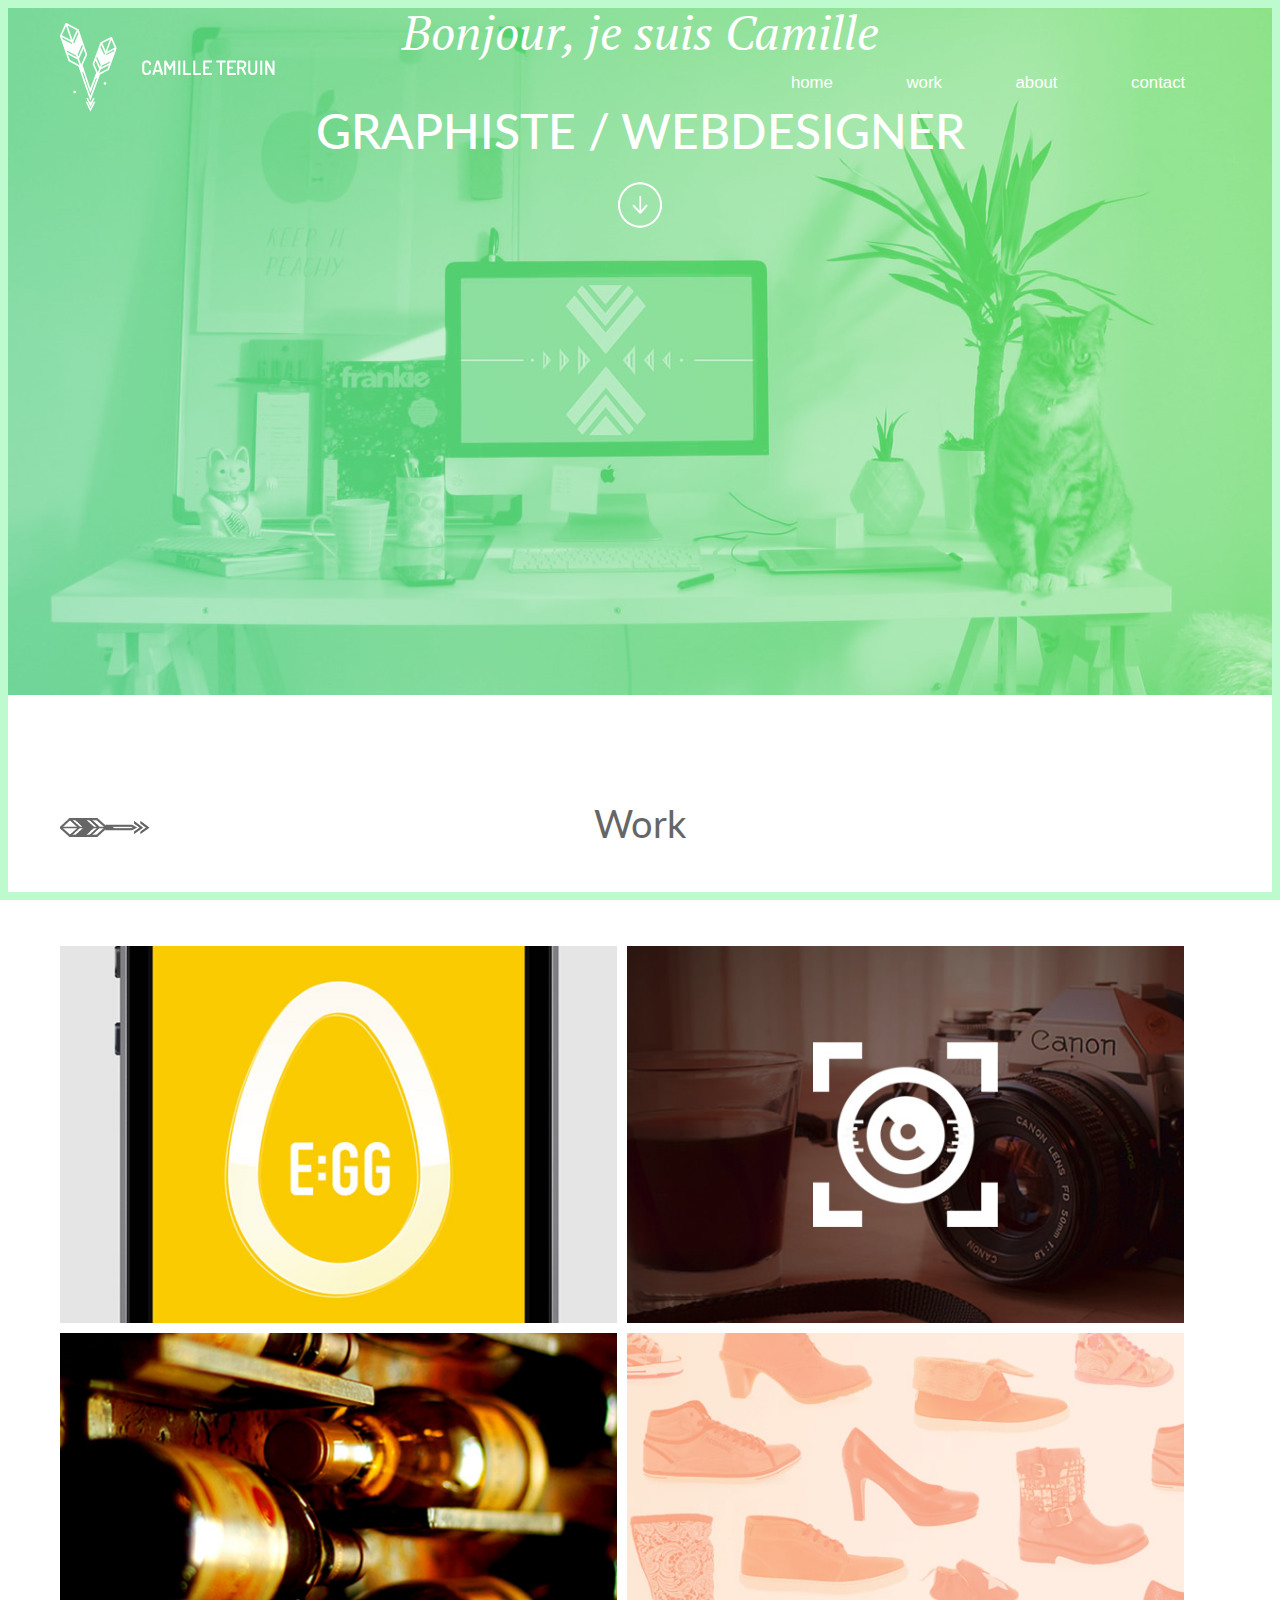
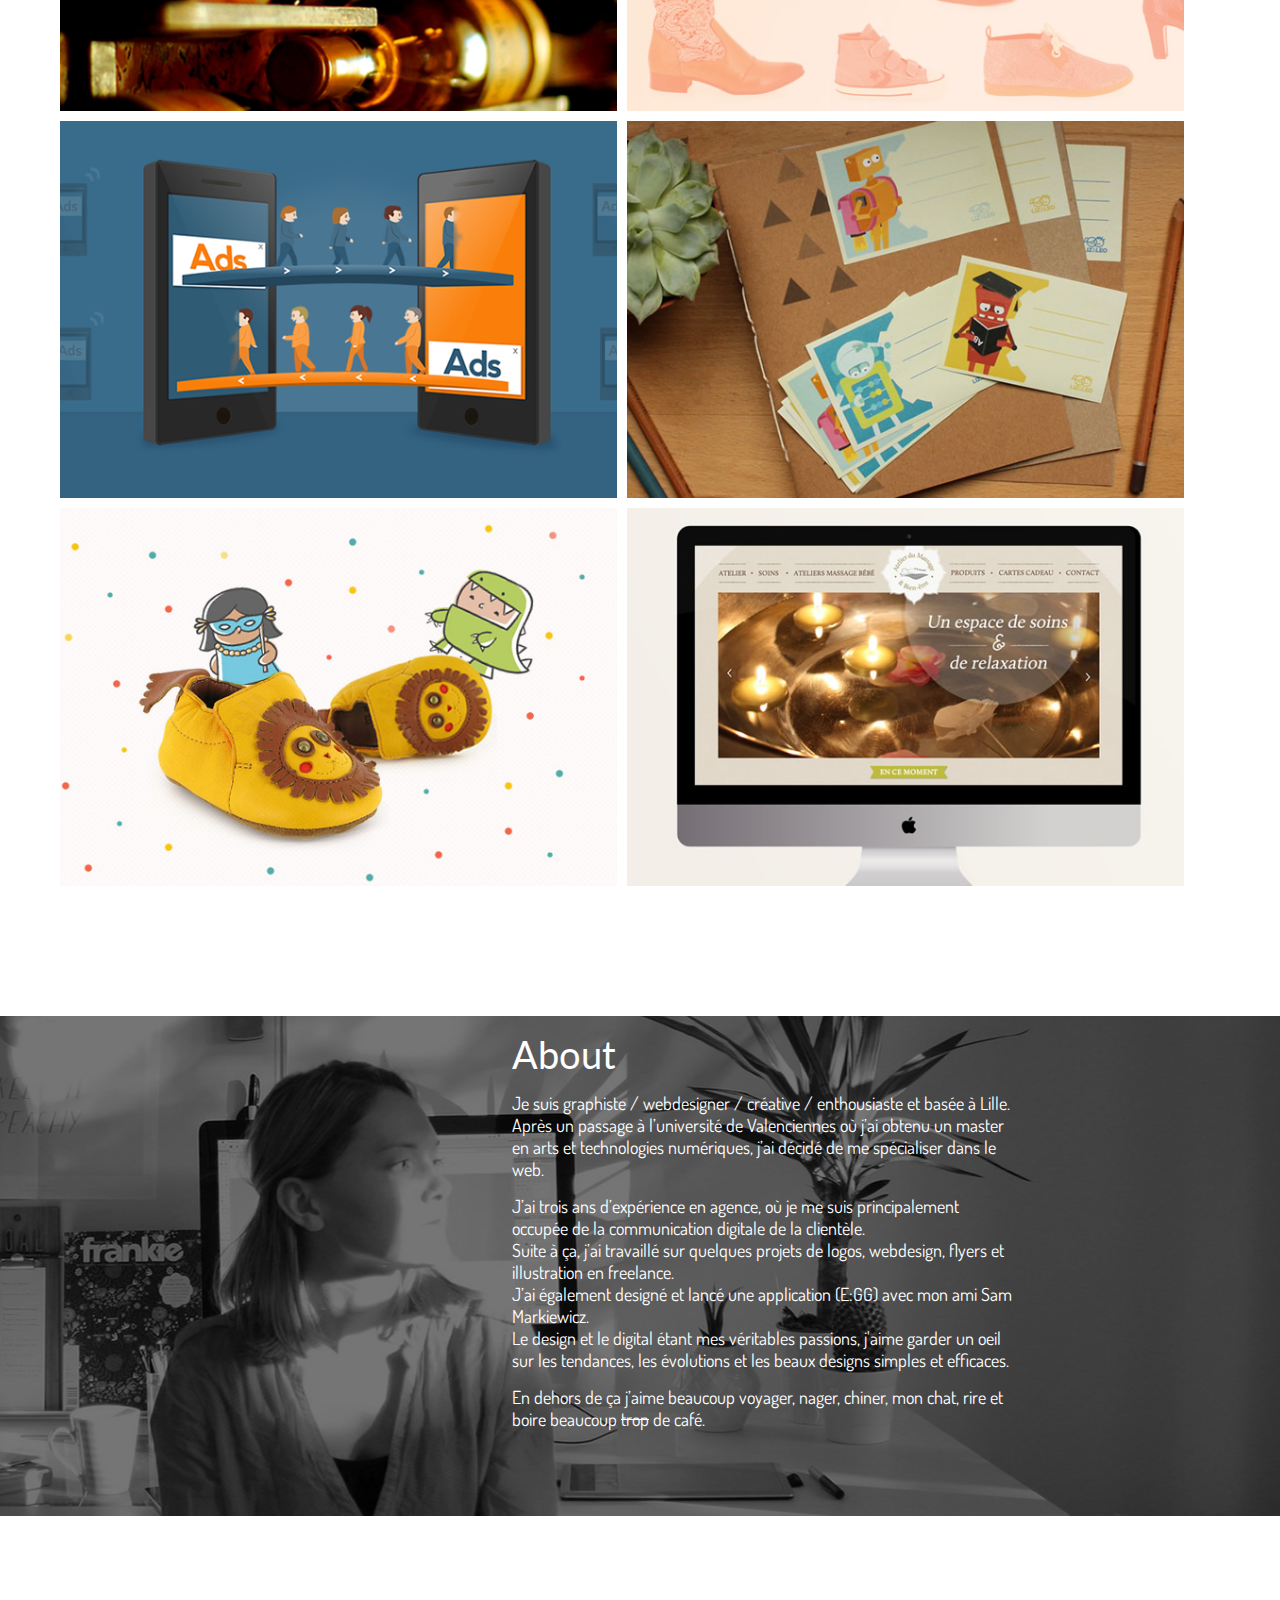
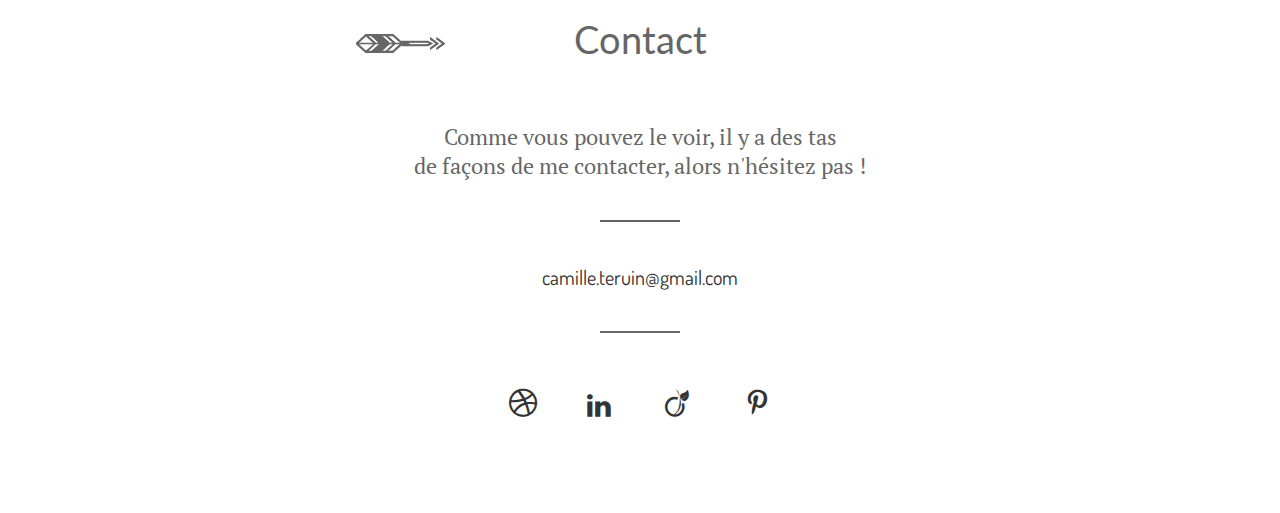
==== index.html @ a2554eb7 "reset" ====
<!doctype html>
<html>
  <head>
    <meta charset="utf-8">
    <meta name="viewport" content="width=device-width, initial-scale=1, maximum-scale=1">
    <!-- Always force latest IE rendering engine or request Chrome Frame -->
    <meta content="IE=edge,chrome=1" http-equiv="X-UA-Compatible">

    <!-- Use title if it's in the page YAML frontmatter -->
    <title>Camille Teruin - Web and Graphic design</title>
    <link href="favicon.ico" rel="shortcut icon">

    <link type="text/css" href="stylesheets/style.css" media="screen" rel="stylesheet" />
    <link type="text/css" href="stylesheets/simplhover.css" media="screen" rel="stylesheet" />

    <link href='http://fonts.googleapis.com/css?family=Dosis' rel='stylesheet' type='text/css'>
    <link href='http://fonts.googleapis.com/css?family=Lato:400' rel='stylesheet' type='text/css'>
    <link href='http://fonts.googleapis.com/css?family=PT+Serif:400italic' rel='stylesheet' type='text/css'>

    <script type="text/javascript" src="js/modernizr.js"></script>
    <script type="text/javascript" src="js/simplhover.js"></script>
    <script>
  (function(i,s,o,g,r,a,m){i['GoogleAnalyticsObject']=r;i[r]=i[r]||function(){
  (i[r].q=i[r].q||[]).push(arguments)},i[r].l=1*new Date();a=s.createElement(o),
  m=s.getElementsByTagName(o)[0];a.async=1;a.src=g;m.parentNode.insertBefore(a,m)
  })(window,document,'script','//www.google-analytics.com/analytics.js','ga');

  ga('create', 'UA-39942977-1', 'auto');
  ga('send', 'pageview');

</script>
  </head>

  <body>
   <div id="left"></div>
   <div id="right"></div>
   <div id="bottom"></div>

<div class="wrapper header" id"fond">
  <div class="wrapper menu">
      <div class="container">
        <a class="hide-on-phone" href="index.html"><img src="img/elts/logo.png" with"240" height"78"/></a>
        <ul id="navigation" class="white">
          <li><a href="index.html">home</a></li>
          <li><a href="index.html#work">work</a></li>
          <li><a href="index.html#about">about</a></li>
          <li><a href="index.html#contact">contact</a></li>
        </ul>
      </div>
    </div>
  <div id="header" class="container wrapper header">
    <div id="content_header" class="container" >
      <p>Bonjour, je suis Camille</p>
      <h1>GRAPHISTE / WEBDESIGNER</h1>
      <a id="bouton" class="hide-on-phone" href="index.html#work"><img src="img/elts/button.png"></a>
    </div>
  </div>
</div>

<div id="conteneur" class="container">
   <p id="work" class="title work" data-0="background-position:0% 118px;" data-340="background-position:20% 118px;">Work</p>
        <div id="vignettes">
            <ul id="simplhover">
                <li><img width="590" height="390" alt="E:GG" src="img/vignettes/egg.jpg" data-url="egg.html" data-desc="Identité / Design de l'interface" /></li>
                <li class="derniere"><img width="590" height="390" alt="PINGULA" src="img/vignettes/pingula.jpg" data-url="pingula.html" data-desc="Identité / Web design" /></li>
                <li><img width="590" height="390" alt="ALLAN" src="img/vignettes/allan.jpg" data-url="allan.html" data-desc="Web design" /></li>
                <li class="derniere"><img width="590" height="390" alt="JEF CHAUSSURES" src="img/vignettes/jef.jpg" data-url="jef.html" data-desc="Animation commerciale" /></li>
                <li><img width="590" height="390" alt="MADTOOL" src="img/vignettes/madtool.jpg" data-url="madtool.html" data-desc="Illustration / Web design" /></li>
                <li class="derniere"><img width="590" height="390" alt="LES ETIQUETTES" src="img/vignettes/etiquettes.jpg" data-url="etiquettes.html" data-desc="Illustration / print" /></li>
                <li><img width="590" height="390" alt="LIZ & LEO" src="img/vignettes/liz.jpg" data-url="liz.html" data-desc="Animation commerciale" /></li>
                <li class="derniere"><img width="590" height="390" alt="ATELIER" src="img/vignettes/atelier.jpg" data-url="atelier.html" data-desc="Web design" /></li>
            </ul>
        </div>
  </div>
    <div class="wrapper about-wrap">
      <div id="about" class="about">
         <p class="title_w" data-2000="background-position:400px 95px;" data-2200="background-position:480px 95px;">About</p>
          <p>Je suis graphiste / webdesigner / créative / enthousiaste et basée à Lille.
              Après un passage à l’université de Valenciennes où j’ai obtenu un master en arts et technologies numériques, j’ai décidé de me spécialiser dans le web.</p>
              <p>J’ai trois ans d’expérience en agence, où je me suis principalement occupée de la communication digitale de la clientèle.<br/>
              Suite à ça, j’ai travaillé sur quelques projets de logos, webdesign, flyers et illustration en freelance.<br/>
              <span class="hide-on-phone">J’ai également designé et lancé une application (E:GG) avec mon ami Sam Markiewicz.<br/>
              Le design et le digital étant mes véritables passions, j'aime garder un oeil sur les tendances, les évolutions et les beaux designs simples et efficaces.</p></span>
              <p>En dehors de ça j’aime beaucoup voyager, nager, chiner, mon chat, rire et boire beaucoup <strike> trop</strike> de café.
           </p>
      </div>
    </div>

       <div id="contact" class="container">
          <p class="title contact" data-2500="background-position:0% 78px;" data-2800="background-position:20% 78px;">Contact</p>
          <p><span>Comme vous pouvez le voir, il y a des tas<br/> de façons de me contacter, alors n'hésitez pas !</span></p>
          <div class="bordure"></div>
          <p><a href="javascript:mail('camille.teruin')" target="_top">camille.teruin@gmail.com</a></p>
          <div class="bordure"></div>
          <ul id="social_navigation">
           <li><a href="http://dribbble.com/camilleteruin"><span class="icon">d</span></a></li>
           <li><a href="http://fr.linkedin.com/pub/camille-teruin/66/574/b61"><span class="icon">l</span></a></li>
           <li><a href="http://www.viadeo.com/profile/002kquclucnngp2"><span class="icon">v</span></a></li>
           <li><a href="http://www.pinterest.com/kamiye/"><span class="icon">p</span></a></li>
         </ul>
      </div>

    <script type="text/javascript" src="http://ajax.googleapis.com/ajax/libs/jquery/1.7.2/jquery.min.js"></script>
    <script type="text/javascript" src="js/all.js"></script>
    <script type="text/javascript">
      $(document).ready(function() {
        $('#simplhover').Simplhover({
          contentMarkup :'h2',
          background : 'rgba(247,247,247, .9)',
          width: 590,
          height: 326,
          timer: 500,
          linkToName: ''
        });
      });
      skrollr.init({
        forceHeight: false
      });
      function mail(str){
          window.location.href="mailto:" + str + "@" + "gmail.com" + "?subject=hello%20!";
      };
    </script>
      <script type="text/javascript">
    $(document).ready(function() {
        $('#navigation a').smoothScroll({
        offset: -120
      });
    });
  </script>
<script>


  </body>
</html>
---- stylesheets/style.css ----
@charset "UTF-8";
/* CSS Document */
* {margin:0; padding:0}
@font-face {
font-family: 'IconFont';
src:url('../fonts/icons/icomoon.eot');
src:url('../fonts/icons/icomoon.eot?#iefix') format('embedded-opentype'),
url('../fonts/icons/icomoon.woff') format('woff'),
url('../fonts/icons/icomoon.ttf') format('truetype'),
url('../fonts/icons/icomoon.svg#IconFont') format('svg');
font-weight: normal;
font-style: normal;
}
.icon {
font-family: 'IconFont' !important;
}
a,p,h1,h2{
	color:#666666;
}
a:hover{
	color : #49D06B;
}
h1{
	font-family: 'Lato', sans-serif;
	font-size:1.8em;
}
h2{
	font-family: 'Lato', sans-serif;
	font-size:38px;
	font-weight:400;
}
p{
	font-family:'Dosis', sans-serif;
	font-size:1em;
}
html{
	height: 100%;
}
body{
	margin:0 auto;
	padding:0;
	position:relative;
	height: 100%;
	background: #FFFFFF;
}
img {
border: 0 none;
}

#bottom, #left, #right{
	background: #BDFACE;
	position: fixed;
	z-index:100;
}
#left, #right{
	top:0; bottom:0;
	width:8px;
}
	#left{ left:0;}
	#right{ right:0;}
	#bottom{
		left: 0; right: 0; bottom:0;
		height:8px;
	}

.wrapper {
width: 100%;
display: inline-block
}
.wrapper.header {
background: url(../img/texture.png) repeat;
/*background-color: #F16D58;*/
}
/* Header*/
.wrapper.header {
		background : url(../img/home_bg.jpg) no-repeat center;
}
.container {
width: 100%;
max-width: 1200px;
padding: 0 20px;
margin: 0 auto;
-webkit-box-sizing: border-box;
-moz-box-sizing: border-box;
box-sizing: border-box
}

/* Menu */

.menu{
	position: absolute;
	z-index:90;
	height: 120px;
	border-top:8px solid #BDFACE;
}
	.menu .container{
		position:relative;
	}
	.menu img{
		position:absolute;
		top:15px;
		display:inline-block;
	}

#navigation{
text-align:right;
list-style:none;
line-height:150px;
}
#navigation li{
	display:inline-block;
	padding:0 3%;
	zoom:1;
	display:inline;
}
#navigation li a{
	font-family:'Roboto', sans-serif;
	font-size:1.05em;
	text-decoration:none;
	-webkit-transition:color .3s ease-in;
   -moz-transition:color .3s ease-in;
   -o-transition:color .3s ease-in;
   transition:color .3s ease-in;
}
.white li a{
	color:#ffffff;
}
#navigation li a:hover{
	color:#2B9B4C;
}
/* Contenu header */

#header{
	min-height: 700px;
	max-width: 100%;
}
#content_header{
	text-align: center;
<<<<<<< HEAD
	margin-top:270px;
=======
	margin-top:220px;
>>>>>>> FETCH_HEAD
}
#header p{
	font-family: 'PT Serif', serif;
	color:#ffffff;
	font-size:3em;
	font-style:italic;
	padding-bottom:15px;
}
#header h1{
	font-size: 3em;
	font-weight:500;
	text-align:center;
	margin: 0 auto;
	padding: 2%;
	color:#ffffff ! important;
	width:60%;
}
#header img{
<<<<<<< HEAD
padding-top:8%;
=======
padding-top:6%;
>>>>>>> FETCH_HEAD
}


/* --- Content --- */
	/* Work */

#conteneur{
overflow:hidden;
margin-bottom: 120px;
}
.title, .title_w{
	font-size:38px !important;
	font-weight:400;
	font-family: 'Lato', serif !important;
}
.title {
margin:auto 0;
background: url(../img/arrow.gif) no-repeat center;
}
.title_w {
	margin:auto 0;
	background: url(../img/arrow_w.png) no-repeat center;
}
.work{
		text-align: center;
		padding:100px 0;
}

#vignettes{
	text-align:center;
	margin:0 auto;
}
#vignettes li{
	display:inline-block;
	float:left;
	list-style:none;
	width: 48%;
	margin:0 10px 10px 0;
}
	#vignettes img {
		width: 100%;
		height: auto
	}
.derniere{
margin-right:0 !important;
border-right:none !important;
}

	/* About */

	.about{
		border-top: 0 none;
		background: url(../img/bg_about_2.jpg) no-repeat center;
		height:500px;
	}
	.about p{
	text-align: left;
	color:#ffffff;
	font-size: 18px;
	padding: 15px 20% 0 40%;
	border-top: 0 none;
	width:40%;
	max-width : 500px;
}
#content_about img {
	width: 100%;
	height:auto;
}
#content_about p{
	text-align: center;
	color:#666666;
	padding-top:10px;
}

/* Contact */

.contact {
		text-align: center;
		padding:60px 0 20px 0;
	}
#contact{
width:60%;
text-align:center;
margin-top:36px;
}
#contact p{
	font-family: 'PT Serif', serif;
	font-size: 1.4em;
	margin :40px 80px;
}
#contact a{
	text-decoration: none;
	color:#333333;
	font-family : 'Dosis', sans-serif !important;
	font-size: 0.9em;
	-webkit-transition:color .3s ease-in;
   	-moz-transition:color .3s ease-in;
   	-o-transition:color .3s ease-in;
   	transition:color .3s ease-in;
}
#contact a:hover{
	color:#49D06B;
	}
.bordure{
	margin:0 auto;
	width:78px;
	border:.05em solid #666666;
	margin-bottom: 40px;
}
#social_navigation{
	text-align: center;
	margin:0 auto;
	margin-top:40px;
	padding-bottom:80px;
	width:392px;
	font-size: 1.3em !important;
}
#social_navigation li{
	display:inline-block;
	height:45px;
	width: 73px;
	padding-top:15px;
}
#social_navigation a{
text-decoration:none;
}
#social_navigation a .icon{
color:#333333;
font-size:1.5em;
text-align:center;
-webkit-transition:color .3s ease-in;
-moz-transition:color .3s ease-in;
-o-transition:color .3s ease-in;
transition:color .3s ease-in;
}
#social_navigation a:hover .icon{
	color:#49D06B;
}

/* --- Pages work --- */

.container_w {
	width: 100%;
	max-width: 1010px;
	padding: 0;
	margin: 0 auto;
	-webkit-box-sizing: border-box;
	-moz-box-sizing: border-box;
	box-sizing: border-box
}
.green li a{
	color:#8CDFB0;
}
.images_projet{
padding-bottom:50px;
width:100%;
margin:0 auto;
text-align:center;
-webkit-box-sizing: content-box;
-moz-box-sizing: content-box;
box-sizing: content-box
}
.images_projet img{
height:auto;
padding:10px 0
}
.small.premier{
padding-right:25px;
}
.textes_projet{
padding:240px 0 25px;
text-align: center;
font-family:'Dosis', sans-serif;
color:#999999;
font-size: 1em;
position:relative;
}
.navigation_projet{
position:absolute;
right:0;
top:290px;
width:60px;
}
.simple{
top:280px;
}
.navigation_projet a:hover{
opacity:.5;
}
.nav_bas{
position:relative !important;
text-align: right;
}
.textes_projet a{
color:#999999;
text-decoration: none;
}
.textes_projet a:hover{
opacity:.8;
color:#FC7C60;
}
.cat_projet{
padding:10px 0 3px;
font-size:1.1em;
}
.lil{
padding:0 0 10px;
font-size: 1em;
}
.legals{
color:#999999;
font-size: 1em;
text-align: center;
}

/* --- Footer --- */

.wrapper.footer{
	height:40px;
	padding-bottom:20px;
	margin-top:40px;
}
.footer {
text-align: center;
}
.footer p{
color: #666666;
padding-top:20px;
<<<<<<< HEAD
}


/* --- Media Queries : Tablette --- */

@media only screen and (min-width: 569px) and (max-width: 1100px) {

	/* Header */
	.menu img{
  	left:4%;
  	max-width:35%;
  	}
  #header p{
  	font-size: 2em;
  	line-height: 40px;
  }
  #header h1{
  	font-size: 2em;
	}
	#header img{
		padding-top:15%;
		max-width:12%;
	}

  /* Content */
	#vignettes h2 a{
		font-size:.8em;
	}
	.about p{
		font-size:1.05em;
		padding: 15px 1% 0 25%;
		width:70%;
	}
	.about h2{
		padding: 12% 6% 4% 36%;
	}
	.title, .title_w{
		background: none !important;
	}
	#contact{
		width:100%;
		margin-top: 10px;
	}
	#contact p{
		font-size: 1.2em;
	}
	#content_about{
		width:80% !important;
	}

  /* Pages projets */

	.container_w{
		padding: 0 20px;
	}
	.textes_projet,
	.images_projet {
		width: 100%;
	}
	.images_projet img{
		width: 100%;
	}
	.images_projet .small{
		width: 48.6%;
	}
	.small.premier{
		padding-right:2%;
	}
	.images_projet {
		text-align: center;
		margin-left: 0;
		padding: 2% 0 4%
	}
	.textes_projet{
		float:left;
	}
	.navigation_projet{
		right:0;
	}

}

=======
}


/* --- Media Queries : Tablette --- */

@media only screen and (min-width: 569px) and (max-width: 1100px) {

	/* Header */
	.menu img{
  	left:4%;
  	max-width:35%;
  	}
  #header p{
  	font-size: 2em;
  	line-height: 40px;
  }
  #header h1{
  	font-size: 2em;
	}
	#header img{
		padding-top:15%;
		max-width:12%;
	}

  /* Content */
	#vignettes h2 a{
		font-size:.8em;
	}
	.about p{
		font-size:1.05em;
		padding: 15px 1% 0 25%;
		width:70%;
	}
	.about h2{
		padding: 12% 6% 4% 36%;
	}
	.title, .title_w{
		background: none !important;
	}
	#contact{
		width:100%;
		margin-top: 10px;
	}
	#contact p{
		font-size: 1.2em;
	}
	#content_about{
		width:80% !important;
	}

  /* Pages projets */

	.container_w{
		padding: 0 20px;
	}
	.textes_projet,
	.images_projet {
		width: 100%;
	}
	.images_projet img{
		width: 100%;
	}
	.images_projet .small{
		width: 48.6%;
	}
	.small.premier{
		padding-right:2%;
	}
	.images_projet {
		text-align: center;
		margin-left: 0;
		padding: 2% 0 4%
	}
	.textes_projet{
		float:left;
	}
	.navigation_projet{
		right:0;
	}

}

>>>>>>> FETCH_HEAD
/* --- Media Queries : Phone --- */

@media only screen and (max-width: 568px) {
  .show-on-phone {
    display:inline-block;
  }
  .hide-on-phone {
    display: none
  }
	/* Header */

	.wrapper.header{
		background-image: none;
		background: #77E2CB; /* Old browsers */
    background: -moz-linear-gradient(45deg, #77E2CB 0%, #cfffbf 100%); /* FF3.6+ */
    background: -webkit-gradient(linear, left bottom, right top, color-stop(0%,#77E2CB), color-stop(100%,#cfffbf)); /* Chrome,Safari4+ */
    background: -webkit-linear-gradient(45deg, #77E2CB 0%,#cfffbf 100%); /* Chrome10+,Safari5.1+ */
    background: -o-linear-gradient(45deg, #77E2CB 0%,#cfffbf 100%); /* Opera 11.10+ */
    background: -ms-linear-gradient(45deg, #77E2CB 0%,#cfffbf 100%); /* IE10+ */
    background: linear-gradient(45deg, #77E2CB 0%,#cfffbf 100%); /* W3C */
	}
  #header{
  	min-height: 300px !important;
  }
  #navigation {
  	text-align: center;
  }
  .menu{
  	text-align: center;
  }
  #navigation{
  	line-height:100px;
  }
  #navigation li{
<<<<<<< HEAD
<<<<<<< HEAD
	padding:0 2%;
	font-size:0.9em;
   }
   .work{
=======
=======
>>>>>>> FETCH_HEAD
		padding:0 2%;
		font-size:1em;
  }
  #content_header{
		margin-top:120px;
	}
  #header p{
  	font-size: 1.4em;
  }
  #header h1{
		font-size: 1.4em;
		width:100%;
  }

  /* Content */

  .work{
<<<<<<< HEAD
>>>>>>> FETCH_HEAD
=======
>>>>>>> FETCH_HEAD
   	 padding:50px 0;
  }
	#vignettes h2{
  	font-size: 1.2em
  }
  #vignettes li {
   width: 90%;
		float:none !important;
		margin-right:0 !important;
  }
  .title, .title_w{
		background: none !important;
		font-size:25px !important;
	}
	.about{
		height : 470px;
	}
	.about h2{

	}
	.about p{
		padding: 25px 6% 0 8%;
		width:80%;
		font-size:1em;
	}
	#contact{
	width:100%;
	margin-top: 10px;
	}
	#contact p{
		font-size: 1em;
		margin :6% 4%;
	}
	#contact a{
		font-size: 1em;
	}
	.bordure{
		margin-bottom: 20px;
	}
  #social_navigation{
	margin-bottom:40px;
	width:260px;
}
  #social_navigation li{
	height:35px;
	width: 47px;
}
	#social_navigation a .icon{
	font-size:1.2em !important;
	}

	/* Pages projets */

	.container_w{
		padding: 0 20px;
	}
	.textes_projet,
	.images_projet {
		width: 100%
	}
	.images_projet {
		margin-left: 0;
		padding: 2% 0 15%
	}
	.images_projet img{
		width:100%;
	}
	.images_projet .small{
			width: 48.6%;
		}
		.small.premier{
			padding-right:1%;
		}
	.textes_projet{
		padding-top:120px;
		font-size:88%;
	}
	.nav_bas{
		text-align:center;
		padding-top: 30px;
	}
}
---- stylesheets/simplhover.css ----
.simplhover-element {
  position:relative;
  display: inline-block;
  list-style: none;
  width: 100%;
  overflow: hidden;
}

.simplhover-element-content {
  display: none;
  position: absolute;
  top:0;
  left:0;
  width: 100%;
  height: 100%;
  cursor: pointer
}

.simplhover-element h2 {
  padding: 28% 0 0;
  font-family: 'Lato' sans-serif;
}
.simplhover-element h2 a {
  color:#666666;
  text-decoration:none;
  font-size:.8em;
}
.simplhover-element span{
    padding-top:3%;
    font-family: 'PT Serif', serif;
    font-weight: 400;
    font-size:.5em;
    display:block
  }

.simplhover-element img {
  display:block;
  max-width: 100%;
  -moz-transition:
    all .2s ease-out;
  -webkit-transition:
    all .2s ease-out;
}

img.blur {
  -moz-transform: scale(1.05);
  -webkit-transform: scale(1.05);
  -webkit-box-shadow: inset 0 0 20px rgba(15,15,15,.6);
  /*-webkit-filter: blur(2px);*/
}

@media only screen and (max-width: 568px) {
  .simplhover-element h2 a {
		font-size:1.2em;
	}
}
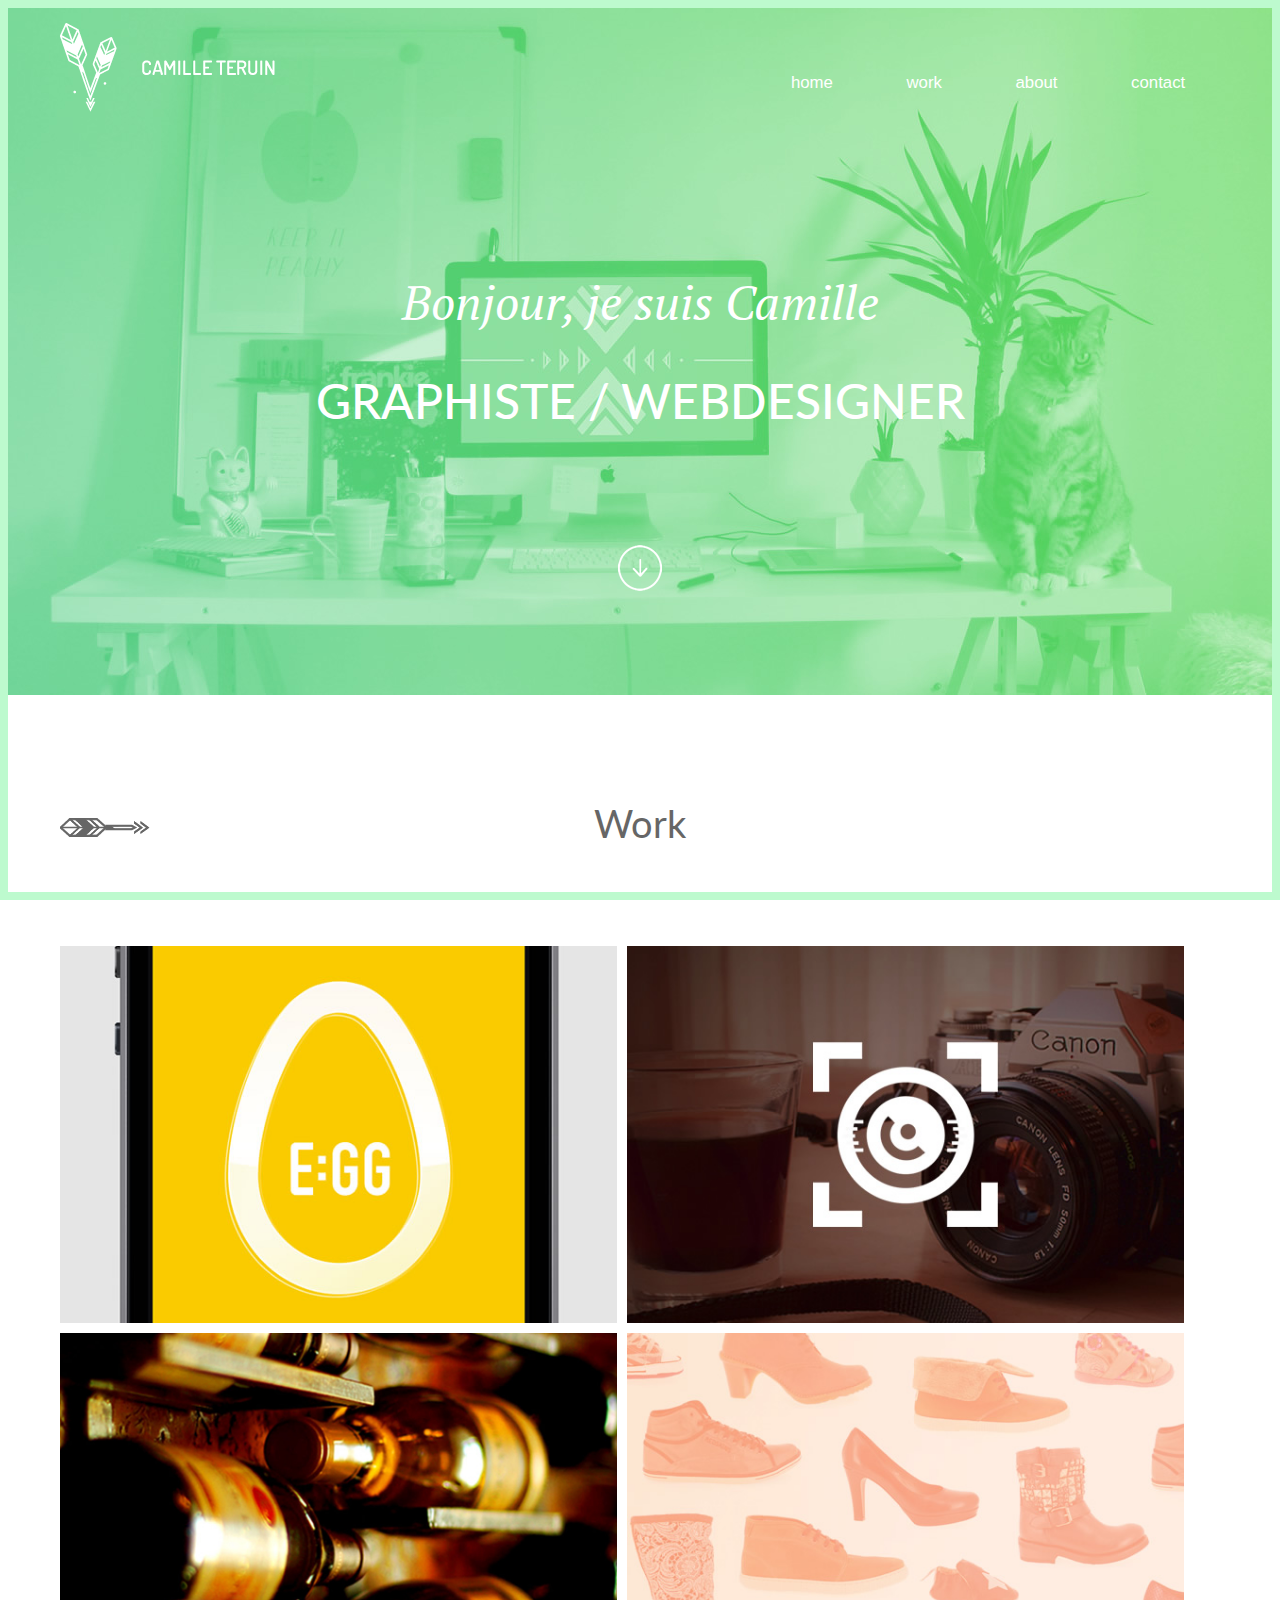
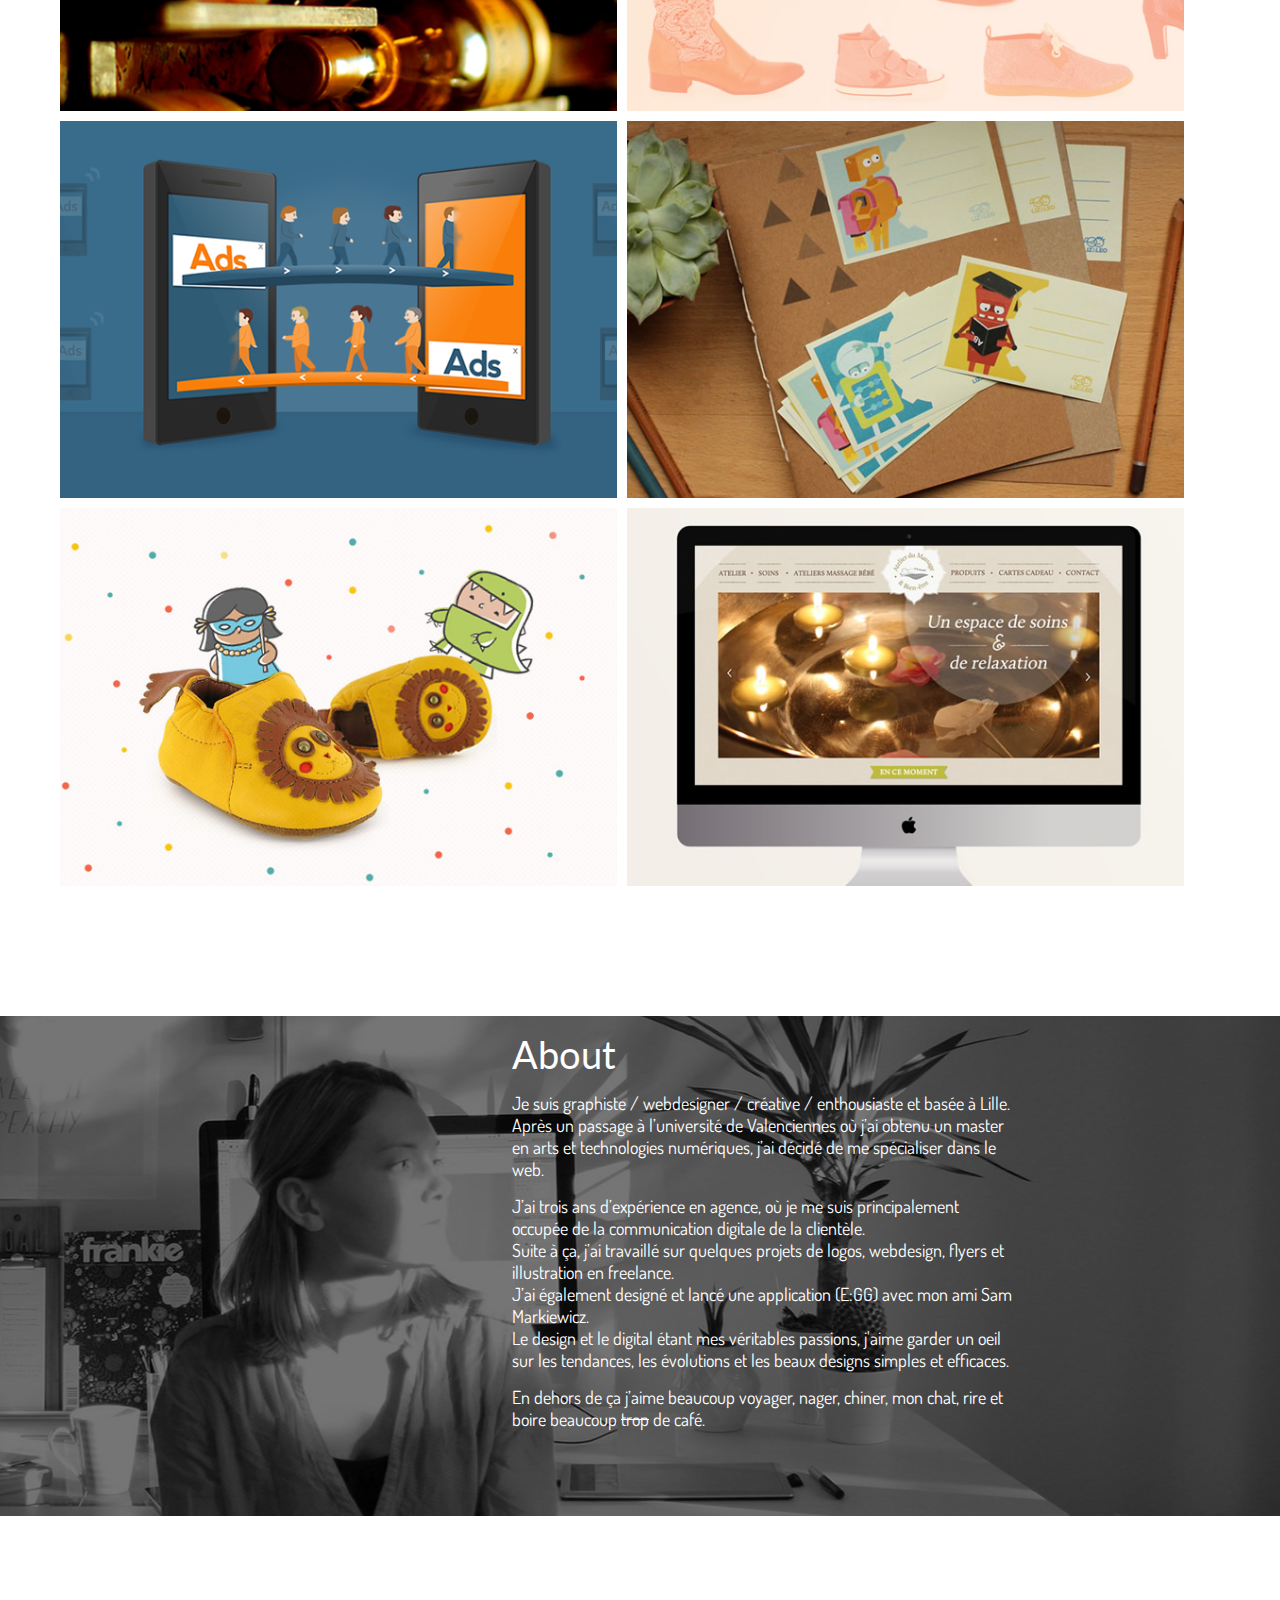
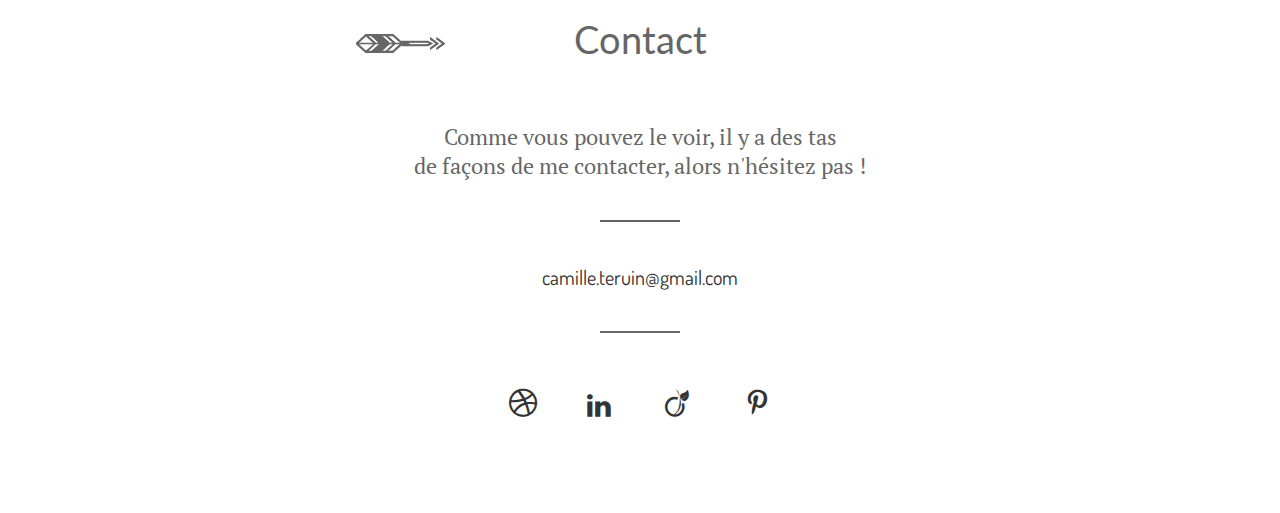
==== commit 556a4f26: "clean" ====
--- a/index.html
+++ b/index.html
@@ -61,15 +61,15 @@
    <p id="work" class="title work" data-0="background-position:0% 118px;" data-340="background-position:20% 118px;">Work</p>
         <div id="vignettes">
             <ul id="simplhover">
-                <li><img width="590" height="390" alt="E:GG" src="img/vignettes/egg.jpg" data-url="egg.html" data-desc="Identité / Design de l'interface" /></li>
-                <li class="derniere"><img width="590" height="390" alt="PINGULA" src="img/vignettes/pingula.jpg" data-url="pingula.html" data-desc="Identité / Web design" /></li>
-                <li><img width="590" height="390" alt="ALLAN" src="img/vignettes/allan.jpg" data-url="allan.html" data-desc="Web design" /></li>
+                <li><img width="590" height="390" alt="E:GG" src="img/vignettes/egg.jpg" data-url="egg.html" data-desc="Identity / Design" /></li>
+                <li class="derniere"><img width="590" height="390" alt="PINGULA" src="img/vignettes/pingula.jpg" data-url="pingula.html" data-desc="Identity / Webdesign" /></li>
+                <li><img width="590" height="390" alt="ALLAN" src="img/vignettes/allan.jpg" data-url="allan.html" data-desc="Webdesign" /></li>
                 <li class="derniere"><img width="590" height="390" alt="JEF CHAUSSURES" src="img/vignettes/jef.jpg" data-url="jef.html" data-desc="Animation commerciale" /></li>
-                <li><img width="590" height="390" alt="MADTOOL" src="img/vignettes/madtool.jpg" data-url="madtool.html" data-desc="Illustration / Web design" /></li>
+                <li><img width="590" height="390" alt="MADTOOL" src="img/vignettes/madtool.jpg" data-url="madtool.html" data-desc="Illustration / Webdesign" /></li>
                 <li class="derniere"><img width="590" height="390" alt="LES ETIQUETTES" src="img/vignettes/etiquettes.jpg" data-url="etiquettes.html" data-desc="Illustration / print" /></li>
                 <li><img width="590" height="390" alt="LIZ & LEO" src="img/vignettes/liz.jpg" data-url="liz.html" data-desc="Animation commerciale" /></li>
-                <li class="derniere"><img width="590" height="390" alt="ATELIER" src="img/vignettes/atelier.jpg" data-url="atelier.html" data-desc="Web design" /></li>
-            </ul>
+                <li class="derniere"><img width="590" height="390" alt="ATELIER" src="img/vignettes/atelier.jpg" data-url="atelier.html" data-desc="Webdesign" /></li>
+             </ul>
         </div>
   </div>
     <div class="wrapper about-wrap">
@@ -122,7 +122,9 @@
     </script>
       <script type="text/javascript">
     $(document).ready(function() {
-        $('#navigation a').smoothScroll({
+
+      $('#navigation a, #bouton').smoothScroll({
+
         offset: -120
       });
     });
@@ -131,4 +133,7 @@
 
 
   </body>
+
+
+  </body>
 </html>
--- a/stylesheets/style.css
+++ b/stylesheets/style.css
@@ -136,11 +136,7 @@
 }
 #content_header{
 	text-align: center;
-<<<<<<< HEAD
 	margin-top:270px;
-=======
-	margin-top:220px;
->>>>>>> FETCH_HEAD
 }
 #header p{
 	font-family: 'PT Serif', serif;
@@ -159,11 +155,7 @@
 	width:60%;
 }
 #header img{
-<<<<<<< HEAD
-padding-top:8%;
-=======
-padding-top:6%;
->>>>>>> FETCH_HEAD
+	padding-top:8%;
 }
 
 
@@ -593,17 +585,10 @@
   	line-height:100px;
   }
   #navigation li{
-<<<<<<< HEAD
-<<<<<<< HEAD
-	padding:0 2%;
-	font-size:0.9em;
-   }
+
    .work{
-=======
-=======
->>>>>>> FETCH_HEAD
-		padding:0 2%;
-		font-size:1em;
+   	padding:0 2%;
+	font-size:1em;
   }
   #content_header{
 		margin-top:120px;
@@ -619,11 +604,7 @@
   /* Content */
 
   .work{
-<<<<<<< HEAD
->>>>>>> FETCH_HEAD
-=======
->>>>>>> FETCH_HEAD
-   	 padding:50px 0;
+	padding:50px 0;
   }
 	#vignettes h2{
   	font-size: 1.2em
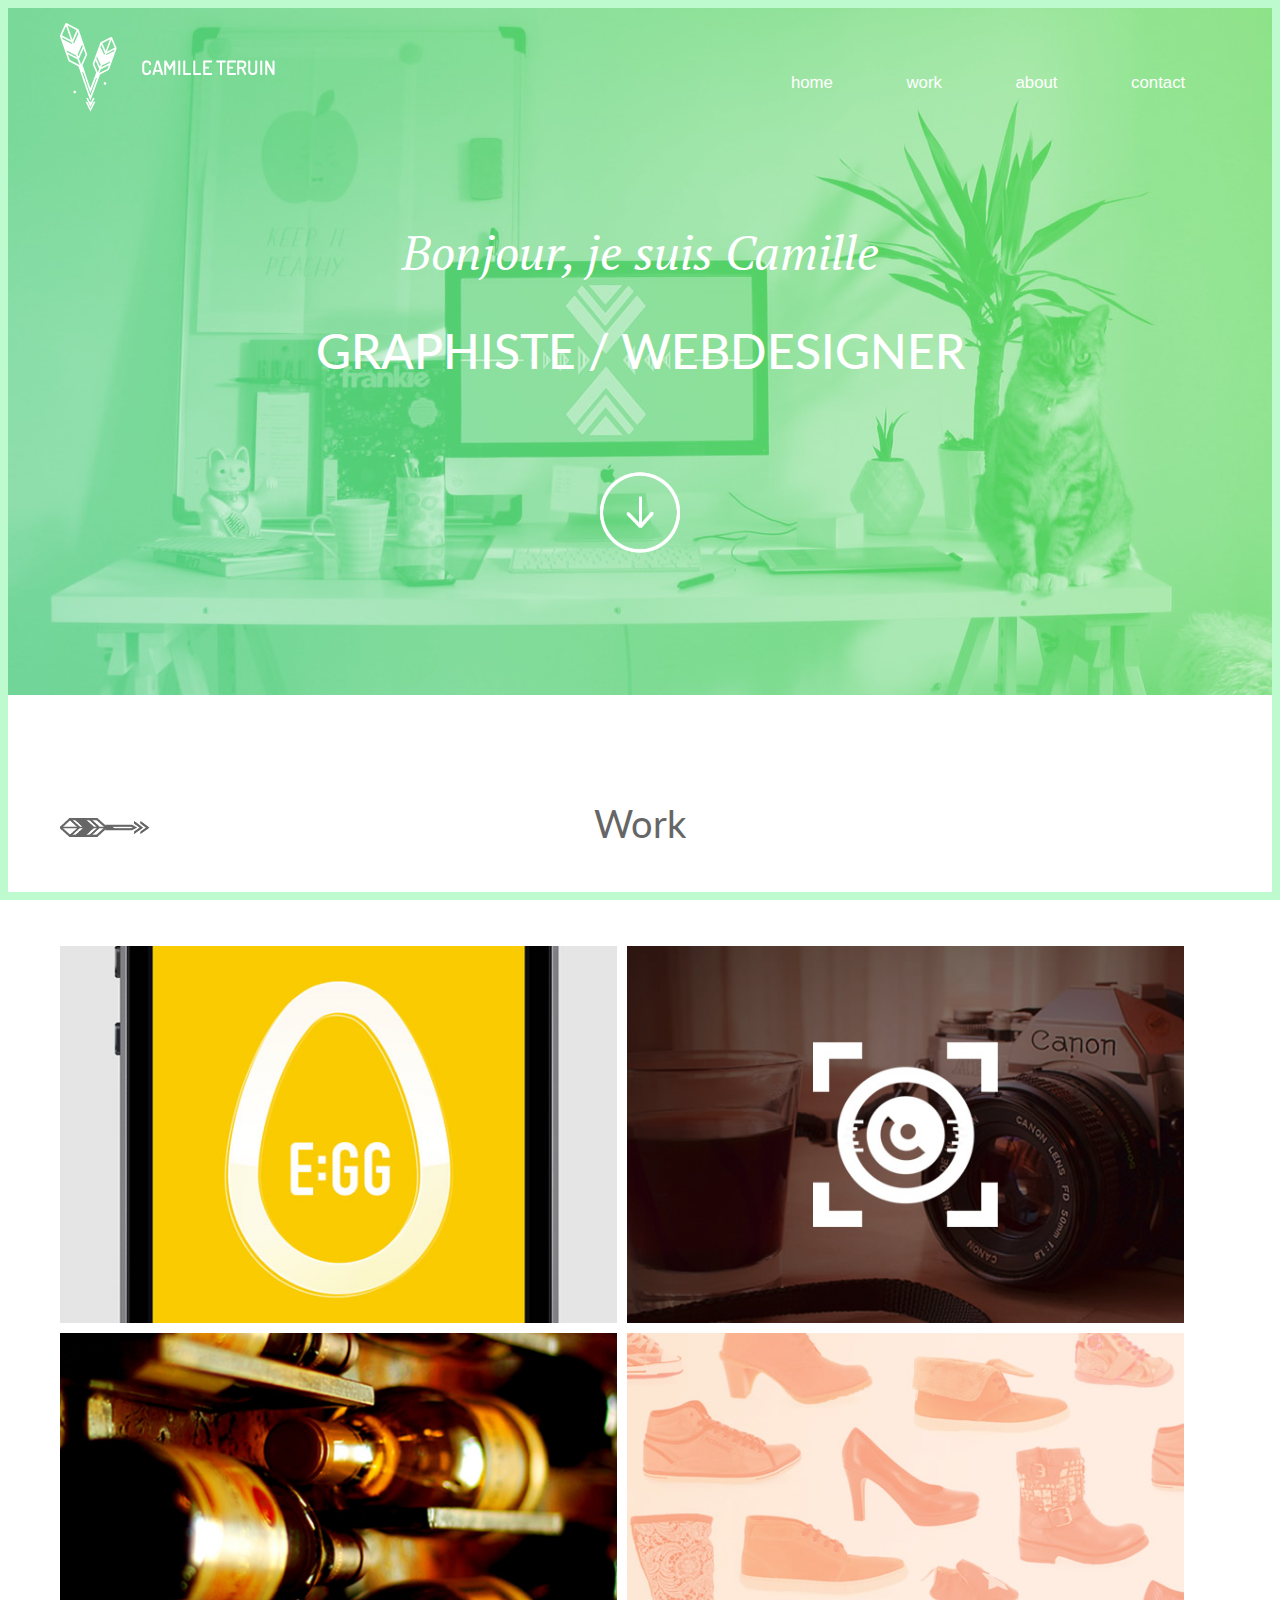
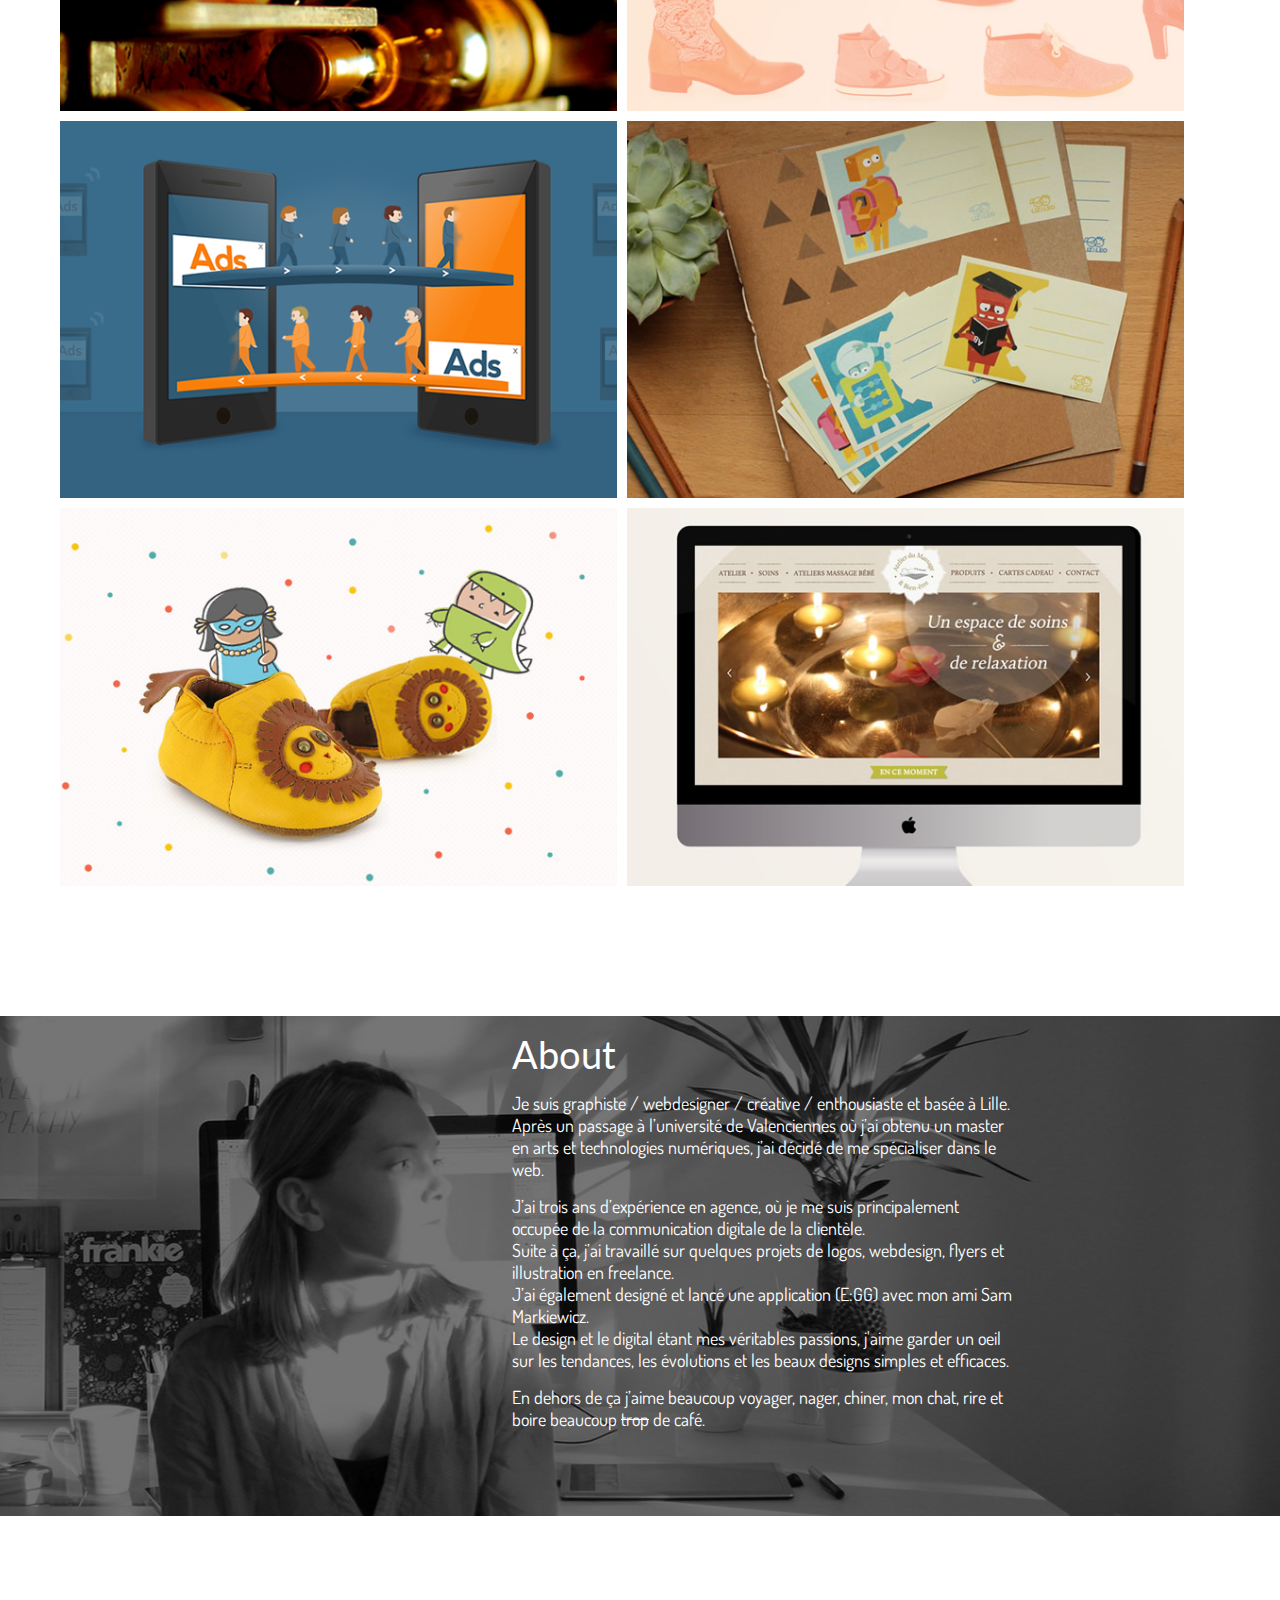
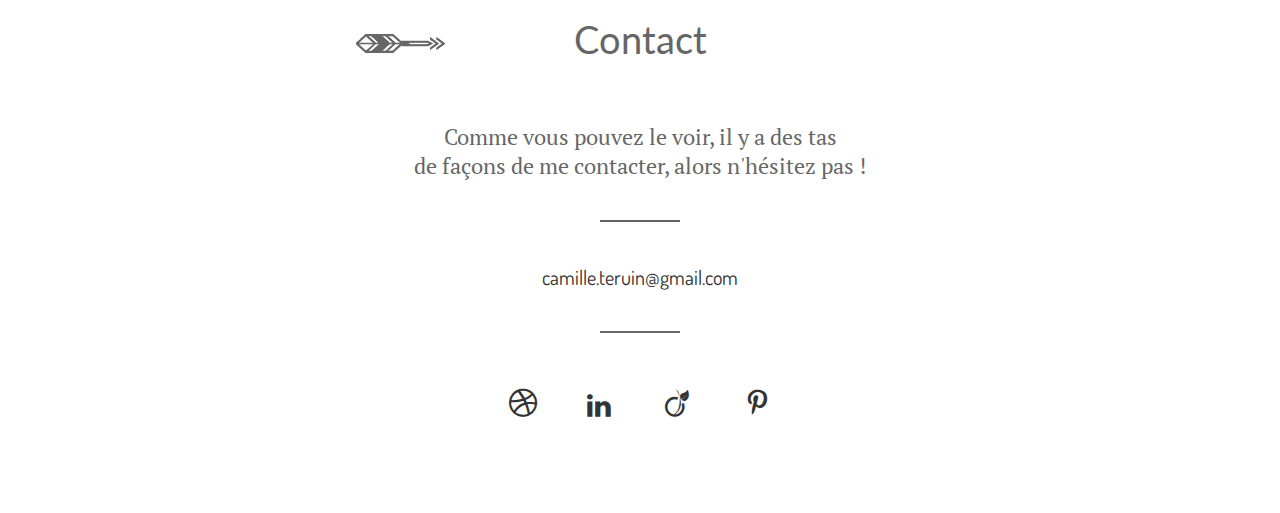
==== commit 1369b2b1: "refs 20150915 - MAJ clean" ====
--- a/index.html
+++ b/index.html
@@ -122,9 +122,11 @@
     </script>
       <script type="text/javascript">
     $(document).ready(function() {
-
+<<<<<<< HEAD
       $('#navigation a, #bouton').smoothScroll({
-
+=======
+      $('#navigation a').smoothScroll({
+>>>>>>> FETCH_HEAD
         offset: -120
       });
     });
@@ -133,7 +135,4 @@
 
 
   </body>
-
-
-  </body>
 </html>
--- a/stylesheets/style.css
+++ b/stylesheets/style.css
@@ -136,7 +136,7 @@
 }
 #content_header{
 	text-align: center;
-	margin-top:270px;
+	margin-top:220px;
 }
 #header p{
 	font-family: 'PT Serif', serif;
@@ -155,7 +155,7 @@
 	width:60%;
 }
 #header img{
-	padding-top:8%;
+padding-top:6%;
 }
 
 
@@ -384,7 +384,6 @@
 .footer p{
 color: #666666;
 padding-top:20px;
-<<<<<<< HEAD
 }
 
 
@@ -467,90 +466,6 @@
 
 }
 
-=======
-}
-
-
-/* --- Media Queries : Tablette --- */
-
-@media only screen and (min-width: 569px) and (max-width: 1100px) {
-
-	/* Header */
-	.menu img{
-  	left:4%;
-  	max-width:35%;
-  	}
-  #header p{
-  	font-size: 2em;
-  	line-height: 40px;
-  }
-  #header h1{
-  	font-size: 2em;
-	}
-	#header img{
-		padding-top:15%;
-		max-width:12%;
-	}
-
-  /* Content */
-	#vignettes h2 a{
-		font-size:.8em;
-	}
-	.about p{
-		font-size:1.05em;
-		padding: 15px 1% 0 25%;
-		width:70%;
-	}
-	.about h2{
-		padding: 12% 6% 4% 36%;
-	}
-	.title, .title_w{
-		background: none !important;
-	}
-	#contact{
-		width:100%;
-		margin-top: 10px;
-	}
-	#contact p{
-		font-size: 1.2em;
-	}
-	#content_about{
-		width:80% !important;
-	}
-
-  /* Pages projets */
-
-	.container_w{
-		padding: 0 20px;
-	}
-	.textes_projet,
-	.images_projet {
-		width: 100%;
-	}
-	.images_projet img{
-		width: 100%;
-	}
-	.images_projet .small{
-		width: 48.6%;
-	}
-	.small.premier{
-		padding-right:2%;
-	}
-	.images_projet {
-		text-align: center;
-		margin-left: 0;
-		padding: 2% 0 4%
-	}
-	.textes_projet{
-		float:left;
-	}
-	.navigation_projet{
-		right:0;
-	}
-
-}
-
->>>>>>> FETCH_HEAD
 /* --- Media Queries : Phone --- */
 
 @media only screen and (max-width: 568px) {
@@ -585,10 +500,8 @@
   	line-height:100px;
   }
   #navigation li{
-
-   .work{
-   	padding:0 2%;
-	font-size:1em;
+		padding:0 2%;
+		font-size:1em;
   }
   #content_header{
 		margin-top:120px;
@@ -604,7 +517,7 @@
   /* Content */
 
   .work{
-	padding:50px 0;
+   	 padding:50px 0;
   }
 	#vignettes h2{
   	font-size: 1.2em
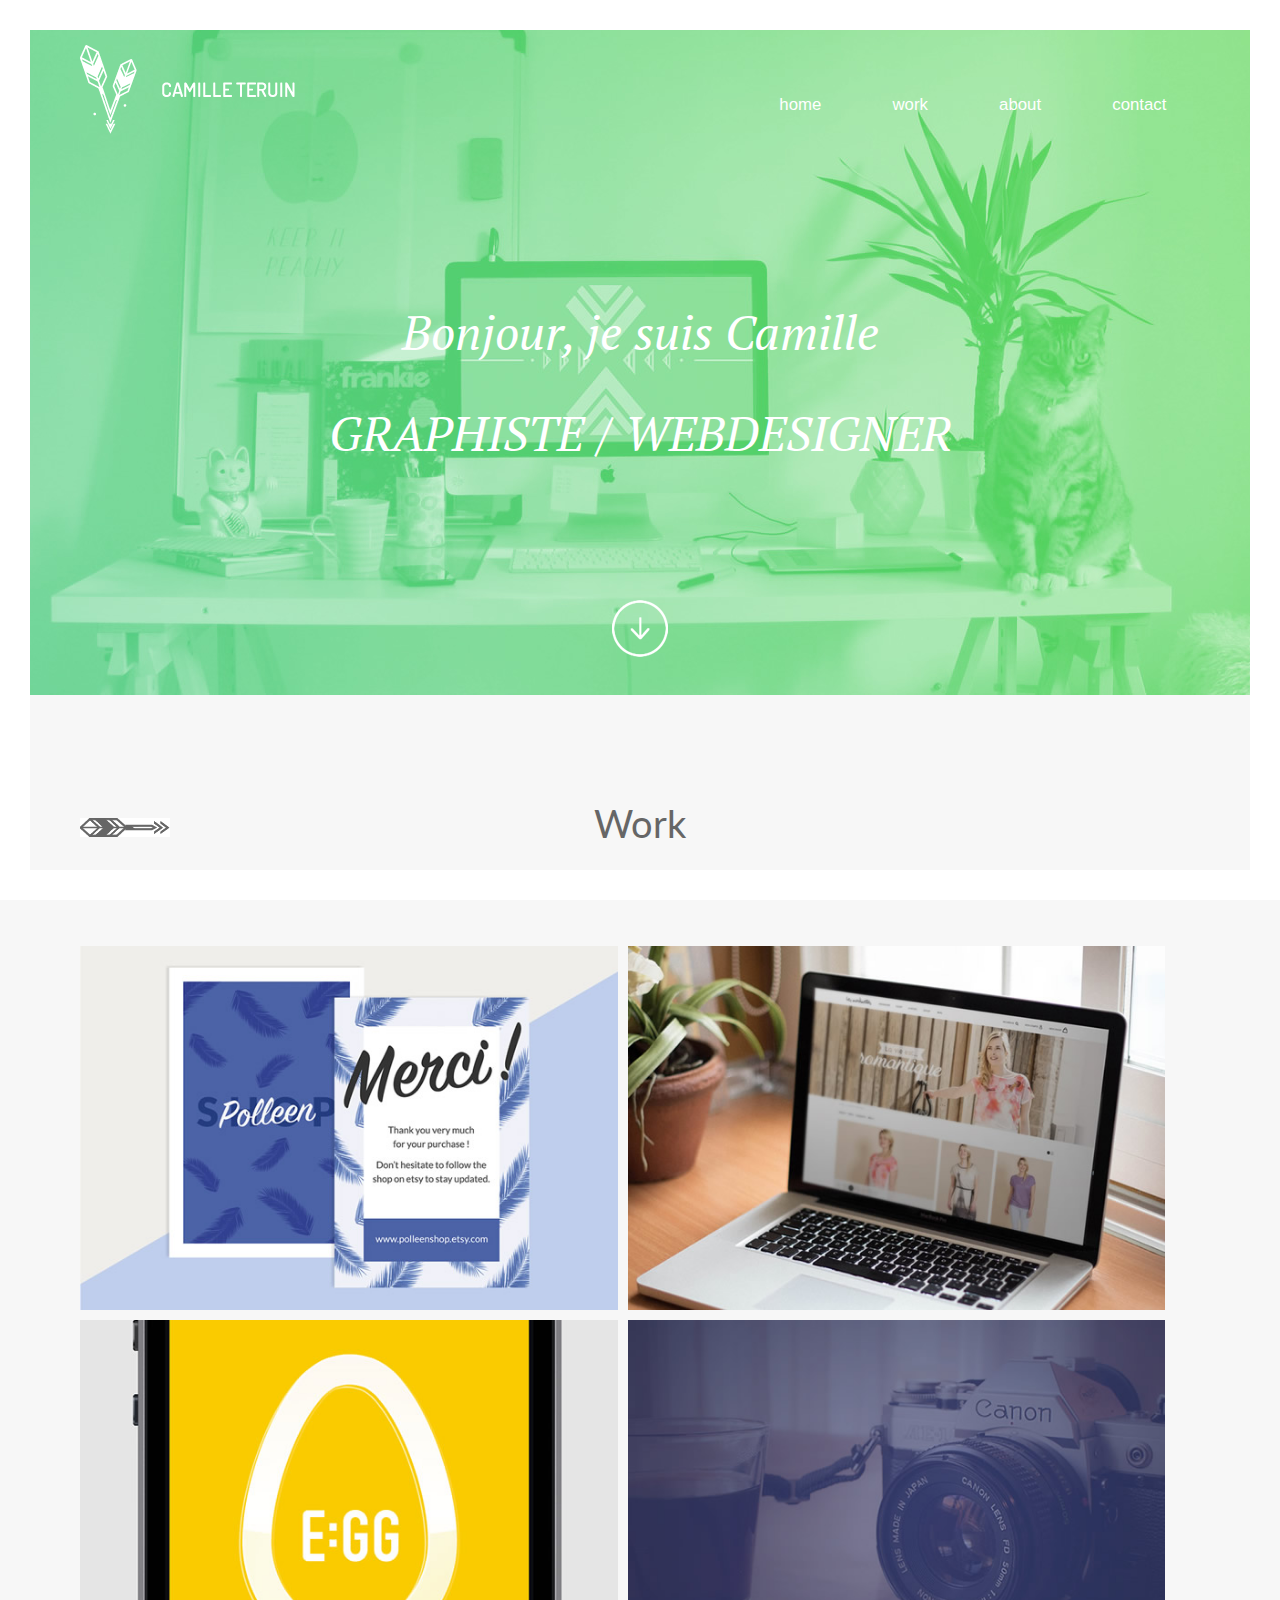
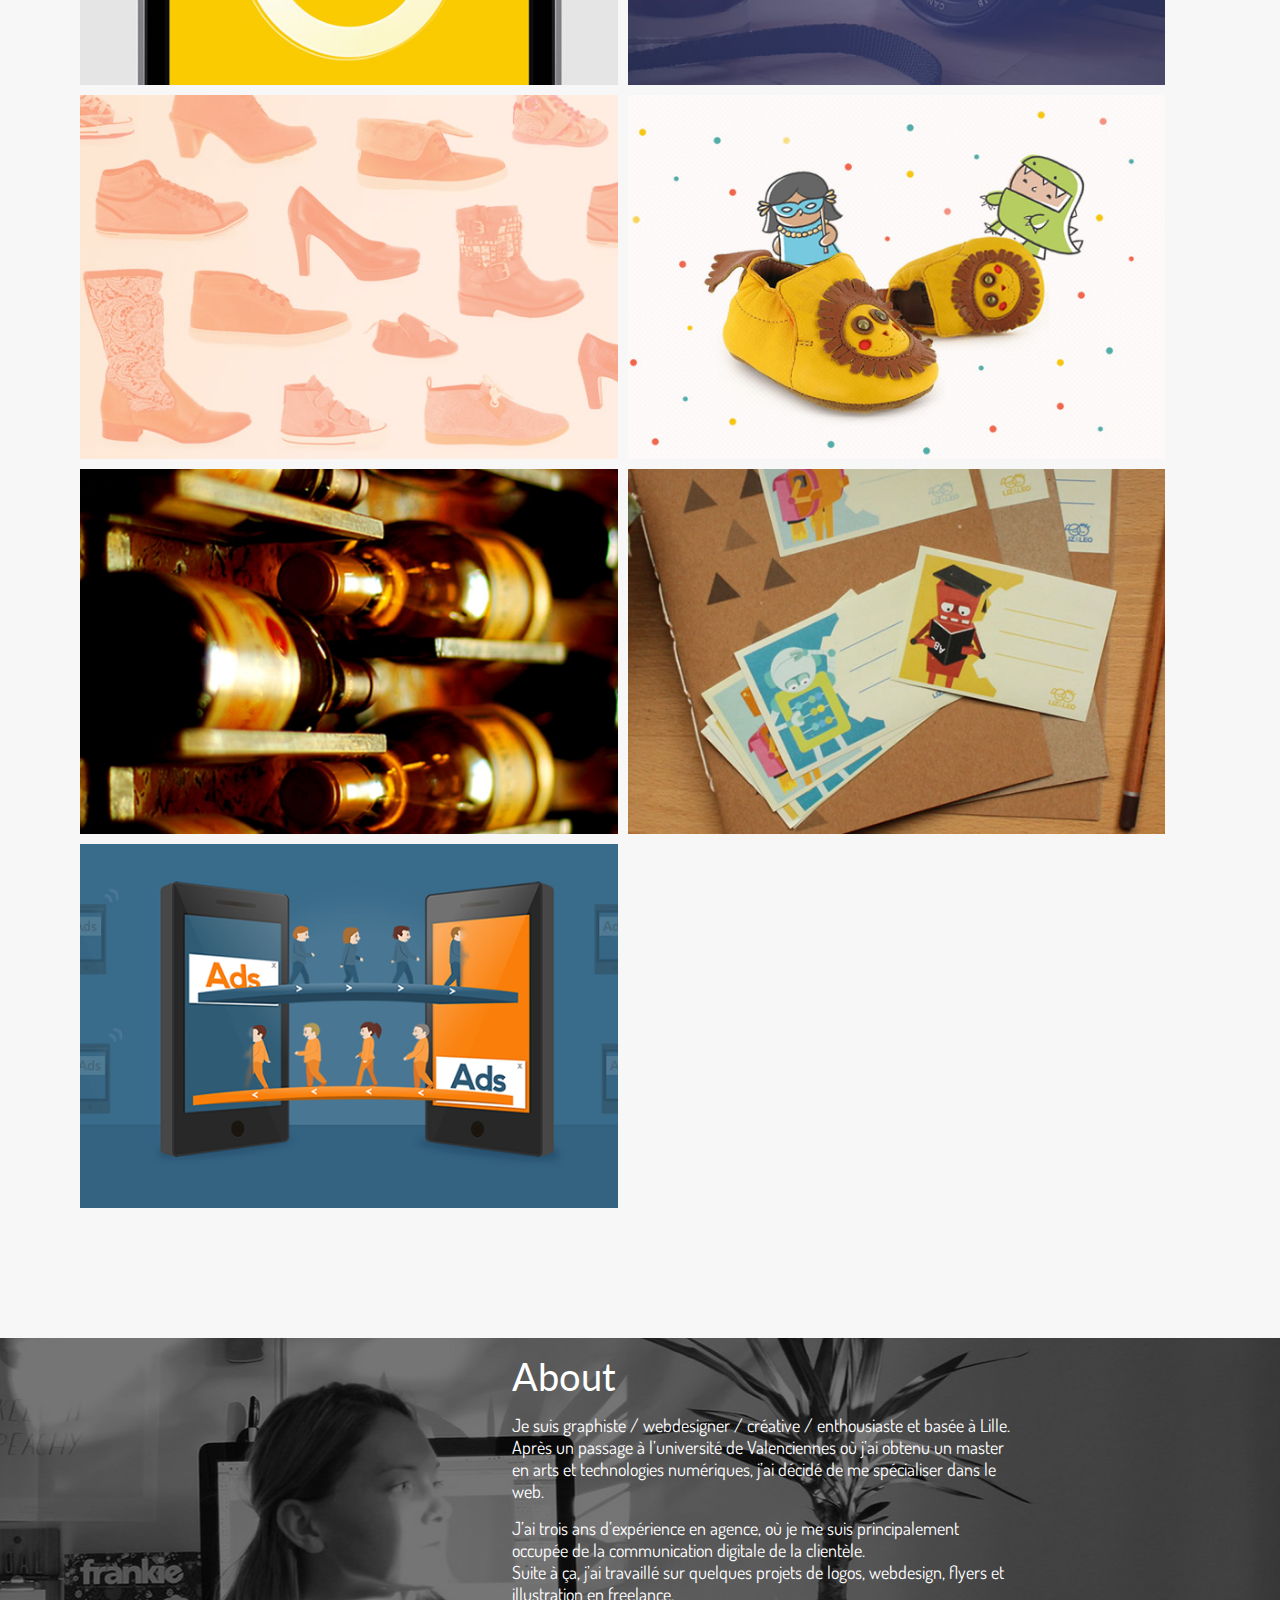
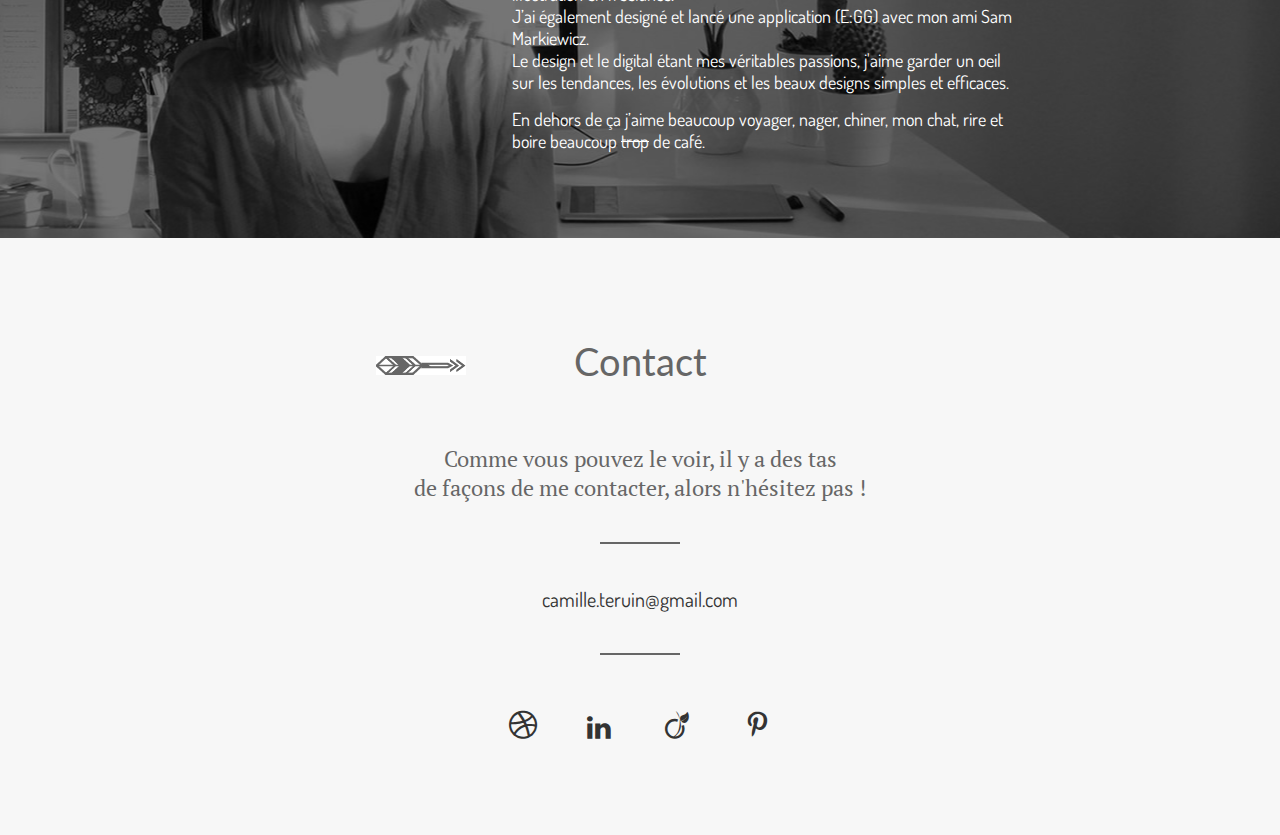
==== commit 5f778884: "refs 20150915 - Lancement v3" ====
--- a/index.html
+++ b/index.html
@@ -61,14 +61,19 @@
    <p id="work" class="title work" data-0="background-position:0% 118px;" data-340="background-position:20% 118px;">Work</p>
         <div id="vignettes">
             <ul id="simplhover">
-                <li><img width="590" height="390" alt="E:GG" src="img/vignettes/egg.jpg" data-url="egg.html" data-desc="Identity / Design" /></li>
-                <li class="derniere"><img width="590" height="390" alt="PINGULA" src="img/vignettes/pingula.jpg" data-url="pingula.html" data-desc="Identity / Webdesign" /></li>
-                <li><img width="590" height="390" alt="ALLAN" src="img/vignettes/allan.jpg" data-url="allan.html" data-desc="Webdesign" /></li>
-                <li class="derniere"><img width="590" height="390" alt="JEF CHAUSSURES" src="img/vignettes/jef.jpg" data-url="jef.html" data-desc="Animation commerciale" /></li>
-                <li><img width="590" height="390" alt="MADTOOL" src="img/vignettes/madtool.jpg" data-url="madtool.html" data-desc="Illustration / Webdesign" /></li>
-                <li class="derniere"><img width="590" height="390" alt="LES ETIQUETTES" src="img/vignettes/etiquettes.jpg" data-url="etiquettes.html" data-desc="Illustration / print" /></li>
-                <li><img width="590" height="390" alt="LIZ & LEO" src="img/vignettes/liz.jpg" data-url="liz.html" data-desc="Animation commerciale" /></li>
-                <li class="derniere"><img width="590" height="390" alt="ATELIER" src="img/vignettes/atelier.jpg" data-url="atelier.html" data-desc="Webdesign" /></li>
+              <li><img width="590" height="390" alt="PolleenShop" src="img/vignettes/polleen.jpg" data-url="polleen.html" data-desc="Identité + Print" /></li>
+              <li class="derniere"><img width="590" height="390" alt="Les Modinettes" src="img/vignettes/modinettes.jpg" data-url="modinettes.html" data-desc="Web Design + Print" /></li>
+              
+              <li><img width="590" height="390" alt="E:GG" src="img/vignettes/egg.jpg" data-url="egg.html" data-desc="Identité + Design d'interface" /></li>
+              <li class="derniere"><img width="590" height="390" alt="PINGULA" src="img/vignettes/pingula.jpg" data-url="pingula.html" data-desc="Identité + Web design" /></li>
+              
+              <li><img width="590" height="390" alt="JEF CHAUSSURES" src="img/vignettes/jef.jpg" data-url="jef.html" data-desc="Animation commerciale" /></li>
+              <li class="derniere"><img width="590" height="390" alt="LIZ & LEO" src="img/vignettes/liz.jpg" data-url="liz.html" data-desc="Animation commerciale" /></li>
+              
+              <li><img width="590" height="390" alt="ALLAN" src="img/vignettes/allan.jpg" data-url="allan.html" data-desc="Web design" /></li>
+              <li class="derniere"><img width="590" height="390" alt="LES ETIQUETTES" src="img/vignettes/etiquettes.jpg" data-url="etiquettes.html" data-desc="Illustration / print" /></li>
+              
+              <li><img width="590" height="390" alt="MADTOOL" src="img/vignettes/madtool.jpg" data-url="madtool.html" data-desc="Illustration / Webdesign" /></li>
              </ul>
         </div>
   </div>
@@ -122,11 +127,9 @@
     </script>
       <script type="text/javascript">
     $(document).ready(function() {
-<<<<<<< HEAD
+
       $('#navigation a, #bouton').smoothScroll({
-=======
-      $('#navigation a').smoothScroll({
->>>>>>> FETCH_HEAD
+
         offset: -120
       });
     });
--- a/stylesheets/style.css
+++ b/stylesheets/style.css
@@ -2,27 +2,29 @@
 /* CSS Document */
 * {margin:0; padding:0}
 @font-face {
-font-family: 'IconFont';
-src:url('../fonts/icons/icomoon.eot');
-src:url('../fonts/icons/icomoon.eot?#iefix') format('embedded-opentype'),
-url('../fonts/icons/icomoon.woff') format('woff'),
-url('../fonts/icons/icomoon.ttf') format('truetype'),
-url('../fonts/icons/icomoon.svg#IconFont') format('svg');
-font-weight: normal;
-font-style: normal;
+	font-family: 'IconFont';
+	src:url('../fonts/icons/icomoon.eot');
+	src:url('../fonts/icons/icomoon.eot?#iefix') format('embedded-opentype'),
+	url('../fonts/icons/icomoon.woff') format('woff'),
+	url('../fonts/icons/icomoon.ttf') format('truetype'),
+	url('../fonts/icons/icomoon.svg#IconFont') format('svg');
+	font-weight: normal;
+	font-style: normal;
 }
 .icon {
-font-family: 'IconFont' !important;
+	font-family: 'IconFont' !important;
 }
 a,p,h1,h2{
 	color:#666666;
+	text-decoration: none;
 }
 a:hover{
 	color : #49D06B;
 }
 h1{
-	font-family: 'Lato', sans-serif;
-	font-size:1.8em;
+	font-family: 'PT Serif', serif;
+	font-style: italic;
+	font-size:3em;
 }
 h2{
 	font-family: 'Lato', sans-serif;
@@ -41,57 +43,60 @@
 	padding:0;
 	position:relative;
 	height: 100%;
+	background: #f7f7f7;
+}
+img {
+	border: 0 none;
+}
+li{
+	list-style: none;
+}
+
+#bottom, #left, #right{
 	background: #FFFFFF;
-}
-img {
-border: 0 none;
-}
-
-#bottom, #left, #right{
-	background: #BDFACE;
 	position: fixed;
 	z-index:100;
 }
 #left, #right{
 	top:0; bottom:0;
-	width:8px;
+	width:30px;
 }
 	#left{ left:0;}
 	#right{ right:0;}
 	#bottom{
 		left: 0; right: 0; bottom:0;
-		height:8px;
+		height:30px;
 	}
 
 .wrapper {
-width: 100%;
-display: inline-block
-}
-.wrapper.header {
-background: url(../img/texture.png) repeat;
-/*background-color: #F16D58;*/
-}
+	width: 100%;
+	display: inline-block
+}
+.clear {
+	clear: both;
+}
+
 /* Header*/
 .wrapper.header {
 		background : url(../img/home_bg.jpg) no-repeat center;
 }
 .container {
-width: 100%;
-max-width: 1200px;
-padding: 0 20px;
-margin: 0 auto;
--webkit-box-sizing: border-box;
--moz-box-sizing: border-box;
-box-sizing: border-box
+	width: 100%;
+	max-width: 1200px;
+	padding-left: 40px;
+	padding-right: 40px;
+	margin: 0 auto;
+	-webkit-box-sizing: border-box;
+	-moz-box-sizing: border-box;
+	box-sizing: border-box
 }
 
 /* Menu */
 
 .menu{
 	position: absolute;
-	z-index:90;
 	height: 120px;
-	border-top:8px solid #BDFACE;
+	border-top:30px solid #FFFFFF;
 }
 	.menu .container{
 		position:relative;
@@ -103,9 +108,9 @@
 	}
 
 #navigation{
-text-align:right;
-list-style:none;
-line-height:150px;
+	text-align:right;
+	list-style:none;
+	line-height:150px;
 }
 #navigation li{
 	display:inline-block;
@@ -126,7 +131,7 @@
 	color:#ffffff;
 }
 #navigation li a:hover{
-	color:#2B9B4C;
+	color:#333333;
 }
 /* Contenu header */
 
@@ -136,7 +141,7 @@
 }
 #content_header{
 	text-align: center;
-	margin-top:220px;
+	margin-top:300px;
 }
 #header p{
 	font-family: 'PT Serif', serif;
@@ -155,7 +160,7 @@
 	width:60%;
 }
 #header img{
-padding-top:6%;
+padding-top:10%;
 }
 
 
@@ -163,8 +168,8 @@
 	/* Work */
 
 #conteneur{
-overflow:hidden;
-margin-bottom: 120px;
+	overflow:hidden;
+	margin-bottom: 120px;
 }
 .title, .title_w{
 	font-size:38px !important;
@@ -172,8 +177,8 @@
 	font-family: 'Lato', serif !important;
 }
 .title {
-margin:auto 0;
-background: url(../img/arrow.gif) no-repeat center;
+	margin:auto 0;
+	background: url(../img/arrow.gif) no-repeat center;
 }
 .title_w {
 	margin:auto 0;
@@ -200,8 +205,8 @@
 		height: auto
 	}
 .derniere{
-margin-right:0 !important;
-border-right:none !important;
+	margin-right:0 !important;
+	border-right:none !important;
 }
 
 	/* About */
@@ -299,107 +304,106 @@
 
 .container_w {
 	width: 100%;
-	max-width: 1010px;
+	max-width: 1200px;
 	padding: 0;
 	margin: 0 auto;
 	-webkit-box-sizing: border-box;
 	-moz-box-sizing: border-box;
 	box-sizing: border-box
 }
-.green li a{
-	color:#8CDFB0;
+.headpro{
+	height:372px;
+}
+.titre{
+	text-align: center;
+	position: absolute;
+	top:88%;
+}
+.titre h1{
+	font-size: 5.5em;
+	font-weight: 400;
+	margin: 0 auto;
+	padding:25px 25px;
+}
+.navigation_projet{
+	margin-top: 80px;
+}
+.navigation_projet_bas{
+	padding-bottom:200px;
+	margin-top: 20px;
+}
+.nav_gauche{
+	float:left;
+	text-align: left;
+	margin: 0;
+}
+.navigation_droite{
+	float:right;
+	text-align: right;
+}
+
+.textes_projet{
+	padding-top: 100px;
+	padding-bottom: 100px;
+}
+.cat_projet{
+	border-top:4px solid #cccccc;
+	width:20%;
+	float:left;
+	height:150px;
+	margin-right:160px;
+	padding-top:20px;
+	line-height: 40px;
+}
+.texte-projet{
+	width:60%;
+	float:right;
+	height:150px;
 }
 .images_projet{
-padding-bottom:50px;
-width:100%;
-margin:0 auto;
-text-align:center;
--webkit-box-sizing: content-box;
--moz-box-sizing: content-box;
-box-sizing: content-box
+	padding-bottom: 50px;
+	margin:0 auto;
+	text-align:center;
+	-webkit-box-sizing: border-box;
+	-moz-box-sizing: border-box;
+	box-sizing: border-box
 }
 .images_projet img{
-height:auto;
-padding:10px 0
-}
+	height:auto;
+	padding:10px 0;
+	width:100%;
+}
+.images_projet .small{
+	width: 48.6%;
+}
+
 .small.premier{
-padding-right:25px;
-}
-.textes_projet{
-padding:240px 0 25px;
-text-align: center;
-font-family:'Dosis', sans-serif;
-color:#999999;
-font-size: 1em;
-position:relative;
-}
-.navigation_projet{
-position:absolute;
-right:0;
-top:290px;
-width:60px;
+	padding-right:25px;
 }
 .simple{
-top:280px;
+	top:280px;
 }
 .navigation_projet a:hover{
-opacity:.5;
-}
-.nav_bas{
-position:relative !important;
-text-align: right;
-}
-.textes_projet a{
-color:#999999;
-text-decoration: none;
-}
-.textes_projet a:hover{
-opacity:.8;
-color:#FC7C60;
-}
-.cat_projet{
-padding:10px 0 3px;
-font-size:1.1em;
-}
-.lil{
-padding:0 0 10px;
-font-size: 1em;
-}
-.legals{
-color:#999999;
-font-size: 1em;
-text-align: center;
-}
-
-/* --- Footer --- */
-
-.wrapper.footer{
-	height:40px;
-	padding-bottom:20px;
-	margin-top:40px;
-}
-.footer {
-text-align: center;
-}
-.footer p{
-color: #666666;
-padding-top:20px;
+	opacity:.5;
 }
 
 
 /* --- Media Queries : Tablette --- */
 
-@media only screen and (min-width: 569px) and (max-width: 1100px) {
-
-	/* Header */
-	.menu img{
-  	left:4%;
+@media only screen and (min-width: 700px) and (max-width: 1200px) {
+
+.container{
+	padding-right: 70px;
+	padding-left: 70px;
+}
+/* Header */
+.menu img{
   	max-width:35%;
-  	}
-  #header p{
+ }
+ #header p{
   	font-size: 2em;
   	line-height: 40px;
-  }
+}
   #header h1{
   	font-size: 2em;
 	}
@@ -436,39 +440,32 @@
 
   /* Pages projets */
 
-	.container_w{
-		padding: 0 20px;
-	}
-	.textes_projet,
-	.images_projet {
-		width: 100%;
-	}
-	.images_projet img{
-		width: 100%;
-	}
 	.images_projet .small{
 		width: 48.6%;
 	}
 	.small.premier{
 		padding-right:2%;
 	}
+
 	.images_projet {
 		text-align: center;
 		margin-left: 0;
-		padding: 2% 0 4%
-	}
-	.textes_projet{
-		float:left;
-	}
-	.navigation_projet{
-		right:0;
+	}
+	.headpro{
+		height: 320px;
+	}
+	.titre{
+		top:76px;
+	}
+	.titre h1{
+		font-size:3.4em;
 	}
 
 }
 
 /* --- Media Queries : Phone --- */
 
-@media only screen and (max-width: 568px) {
+@media only screen and (max-width: 700px) {
   .show-on-phone {
     display:inline-block;
   }
@@ -573,29 +570,20 @@
 	.container_w{
 		padding: 0 20px;
 	}
-	.textes_projet,
-	.images_projet {
-		width: 100%
-	}
-	.images_projet {
-		margin-left: 0;
-		padding: 2% 0 15%
+	.images_projet{
+		margin-top: 100px;
 	}
 	.images_projet img{
-		width:100%;
-	}
-	.images_projet .small{
-			width: 48.6%;
-		}
-		.small.premier{
-			padding-right:1%;
-		}
-	.textes_projet{
-		padding-top:120px;
-		font-size:88%;
-	}
-	.nav_bas{
-		text-align:center;
-		padding-top: 30px;
-	}
-}
+		width: 100% !important;
+	}
+
+	.headpro{
+		height: 250px;
+	}
+	.titre{
+		top:69px;
+	}
+	.titre h1{
+		font-size:2em;
+	}
+}
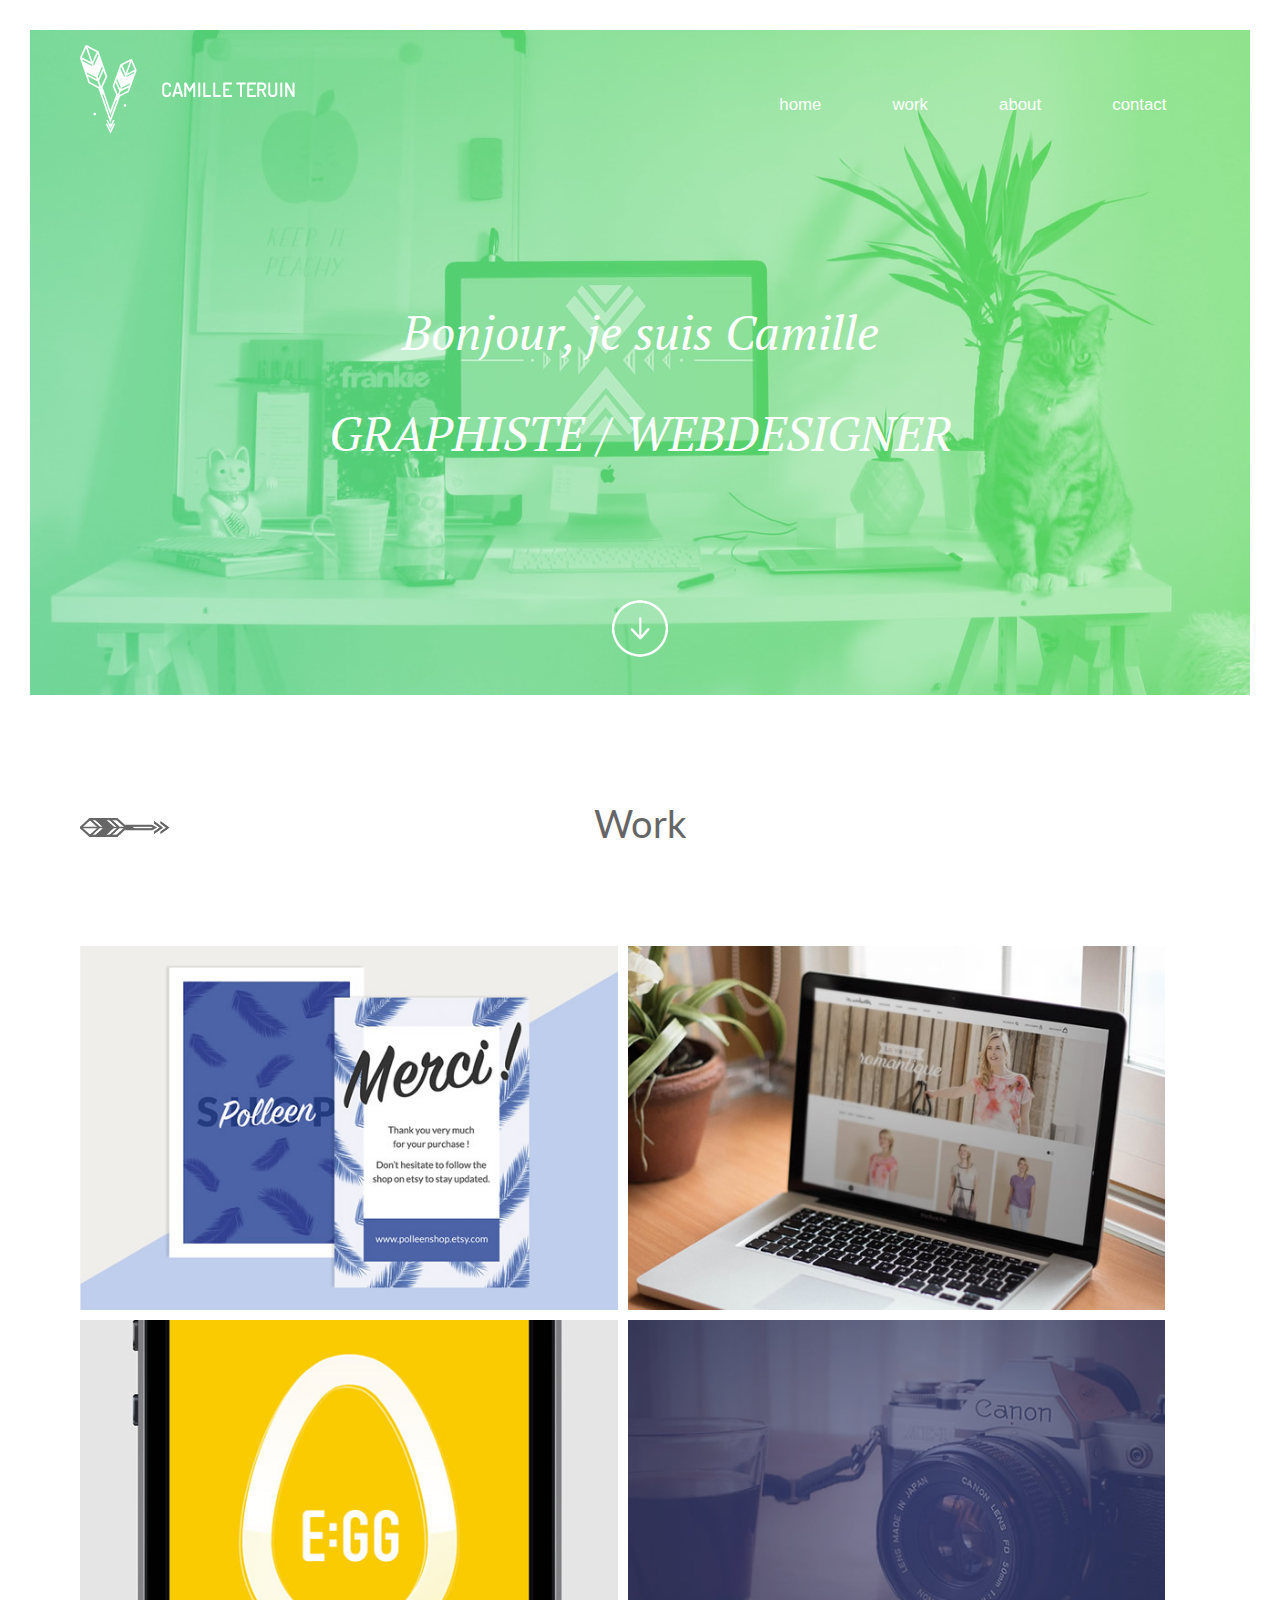
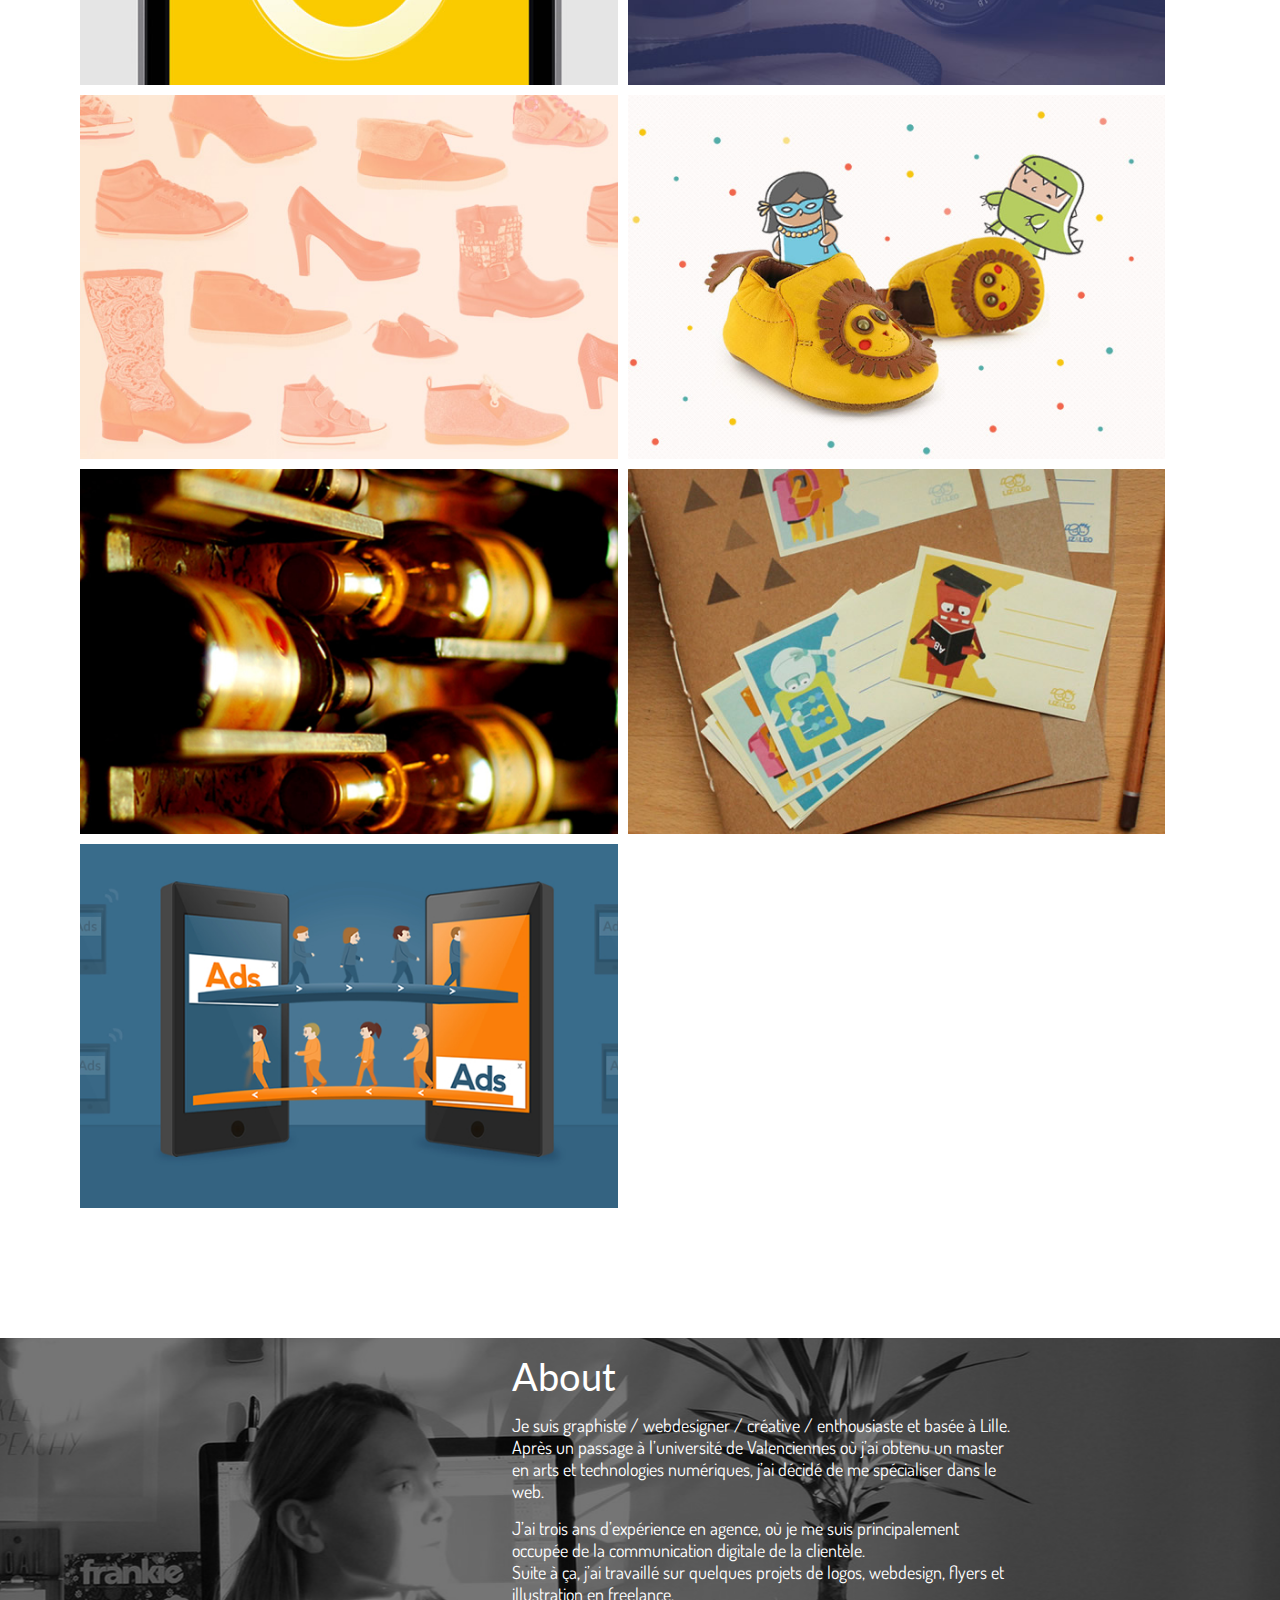
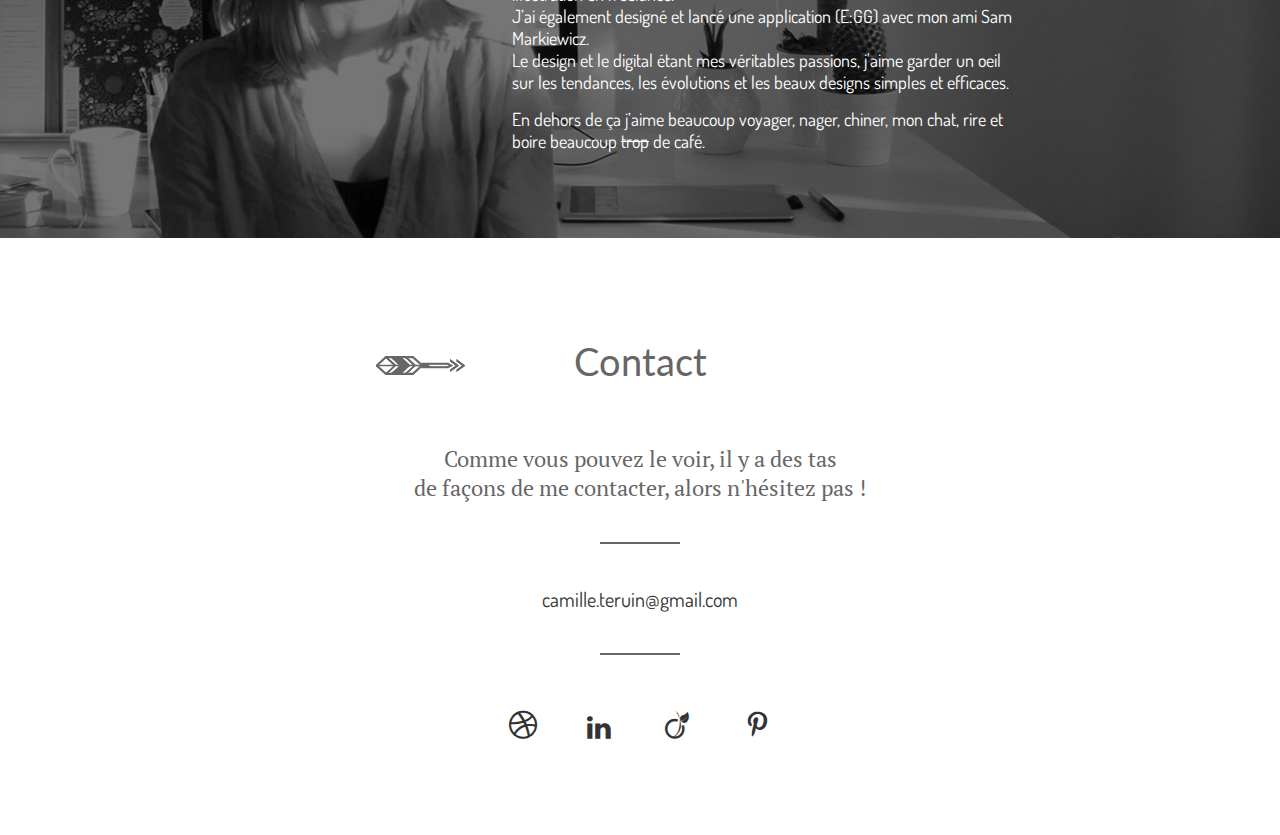
==== commit 38226771: "White bg on home page" ====
--- a/index.html
+++ b/index.html
@@ -31,7 +31,7 @@
 </script>
   </head>
 
-  <body>
+  <body class="home">
    <div id="left"></div>
    <div id="right"></div>
    <div id="bottom"></div>
--- a/stylesheets/style.css
+++ b/stylesheets/style.css
@@ -45,6 +45,9 @@
 	height: 100%;
 	background: #f7f7f7;
 }
+.home{
+	background: white;
+}
 img {
 	border: 0 none;
 }
@@ -366,12 +369,15 @@
 	text-align:center;
 	-webkit-box-sizing: border-box;
 	-moz-box-sizing: border-box;
-	box-sizing: border-box
+	box-sizing: border-box;
 }
 .images_projet img{
 	height:auto;
 	padding:10px 0;
 	width:100%;
+}
+.two{
+	display:inline-block;
 }
 .images_projet .small{
 	width: 48.6%;
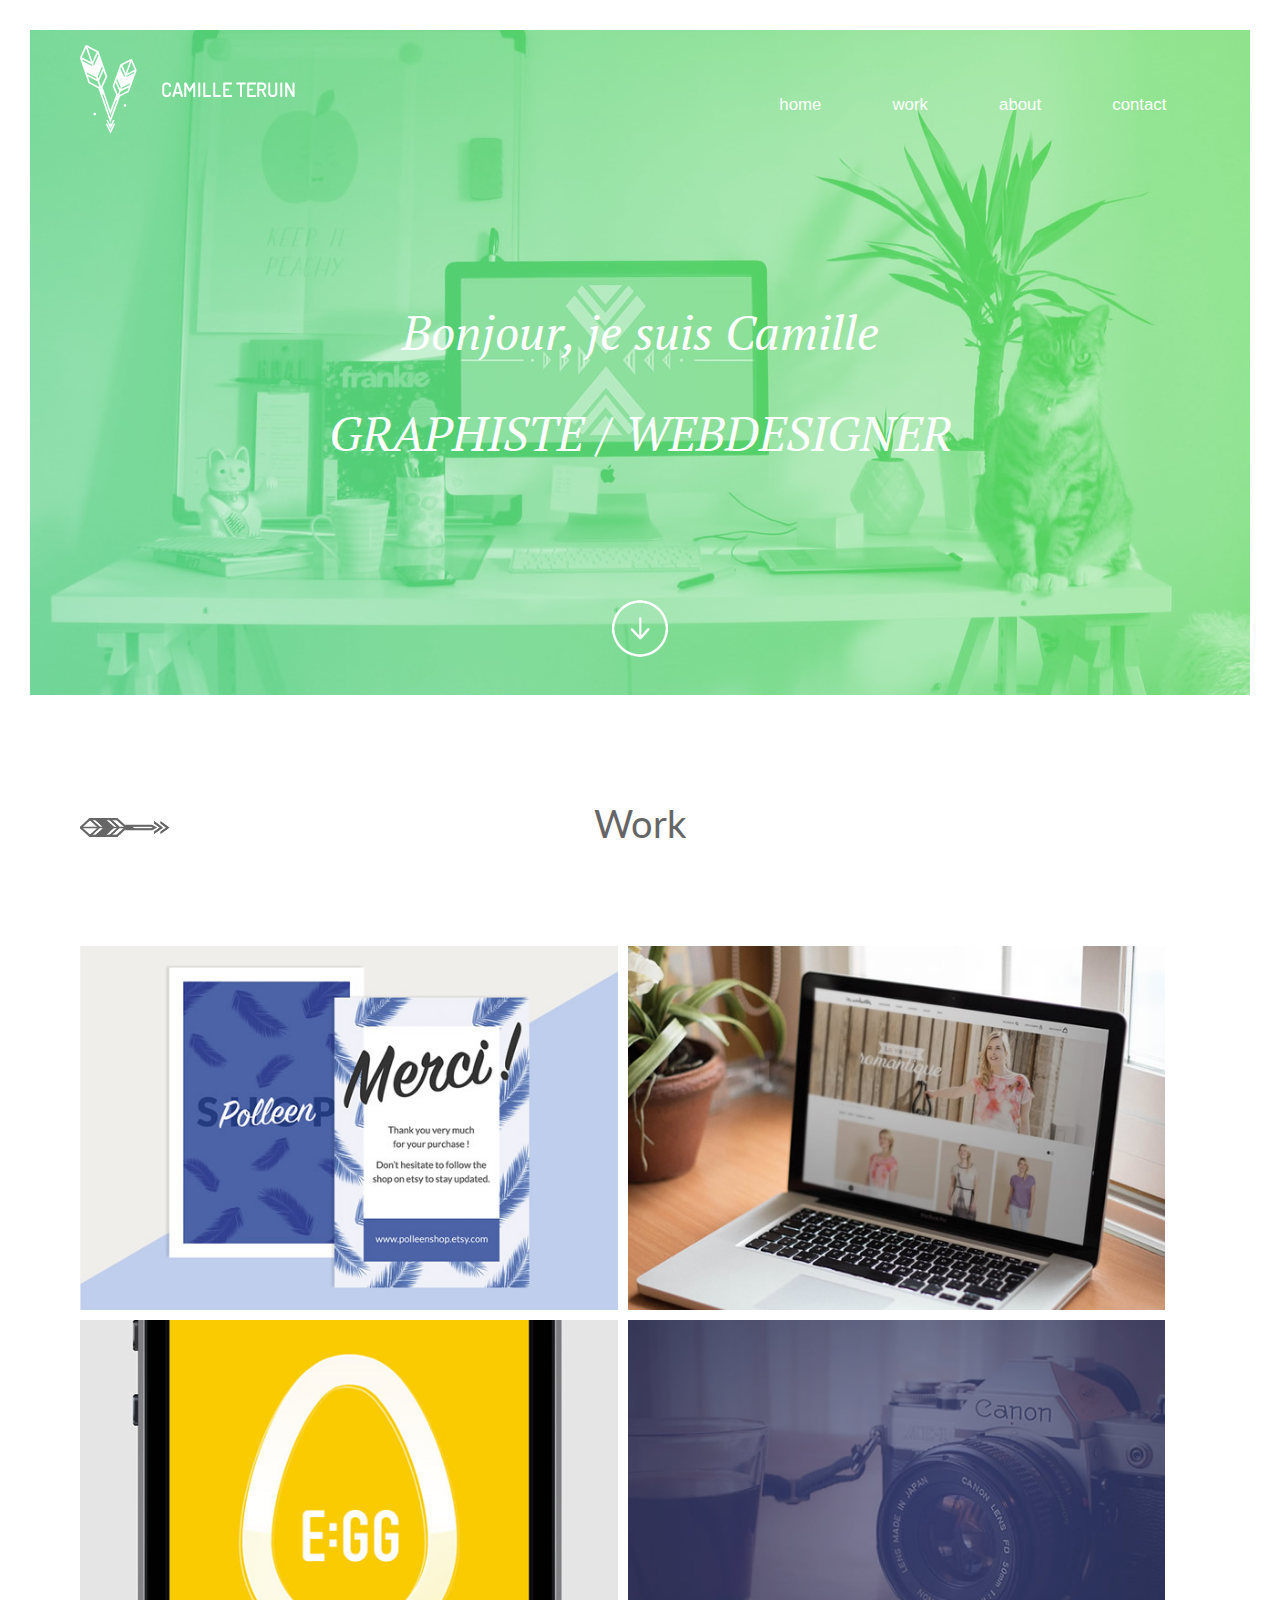
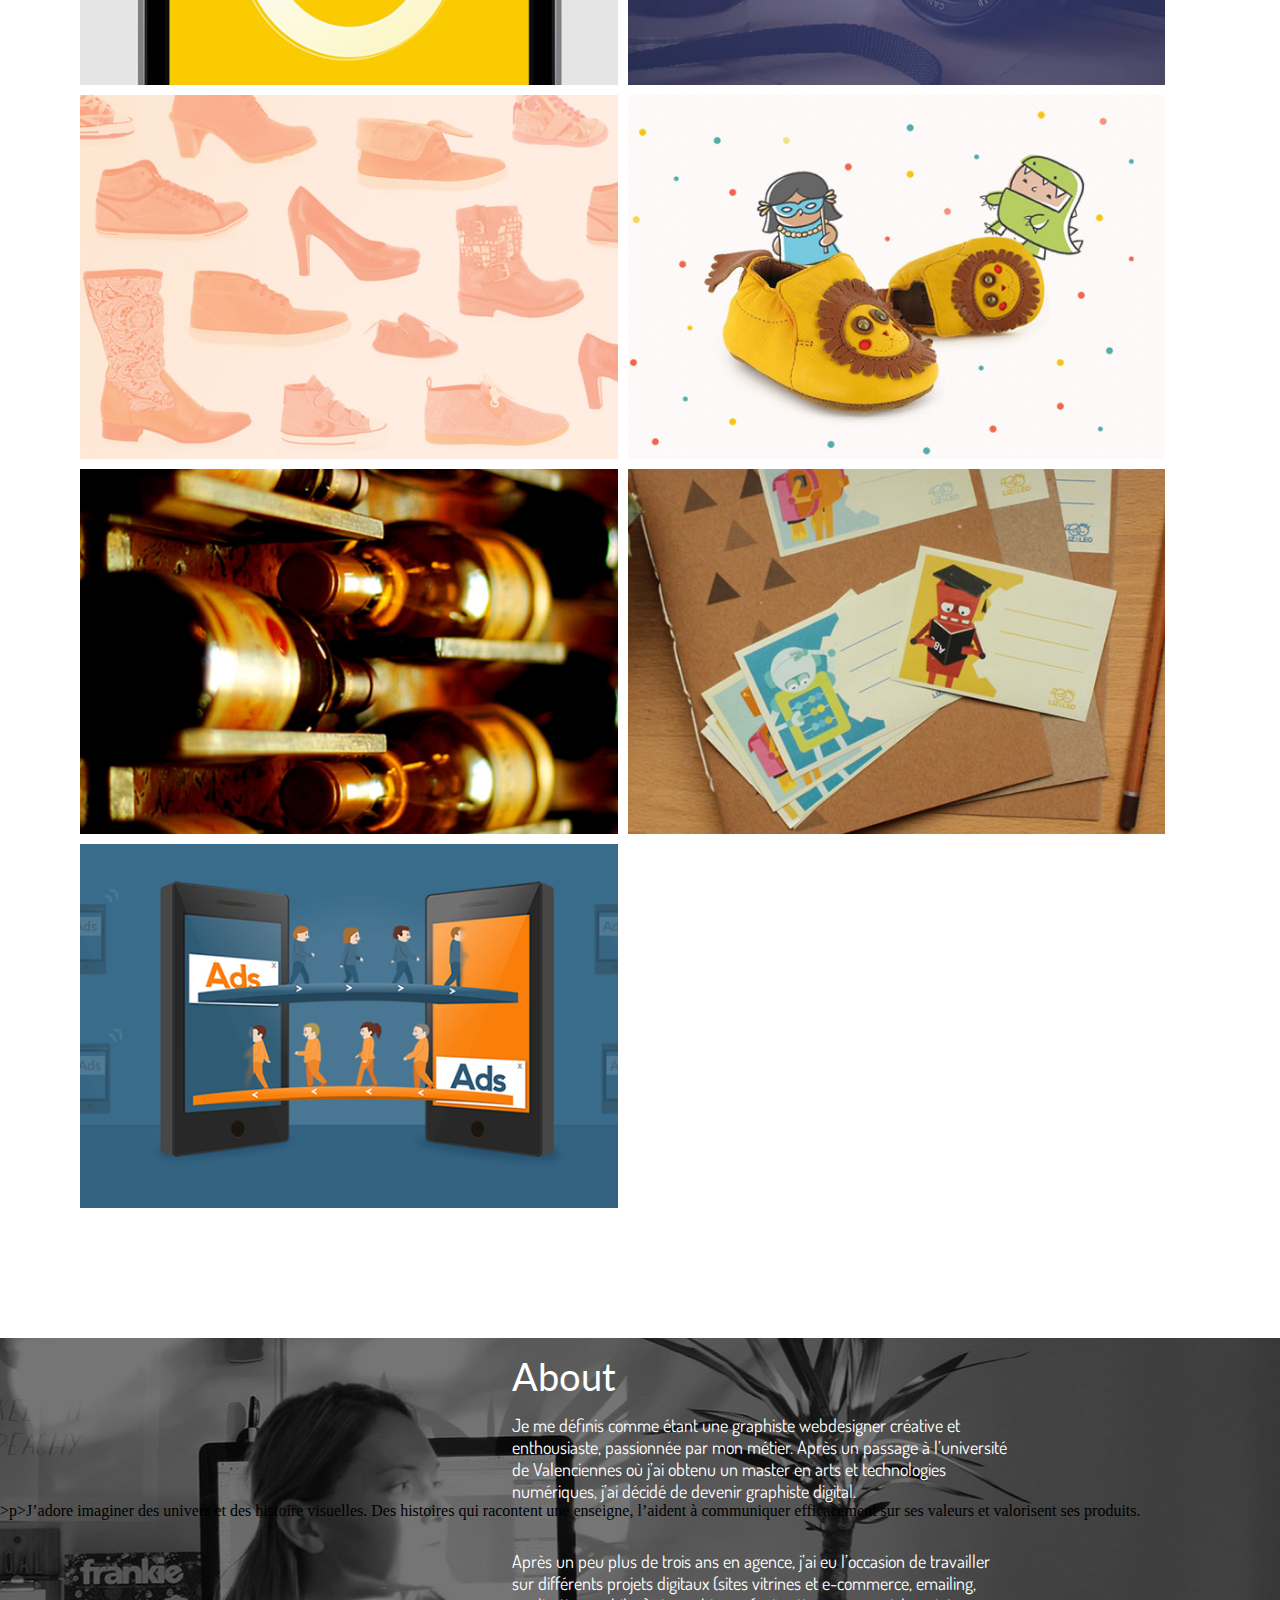
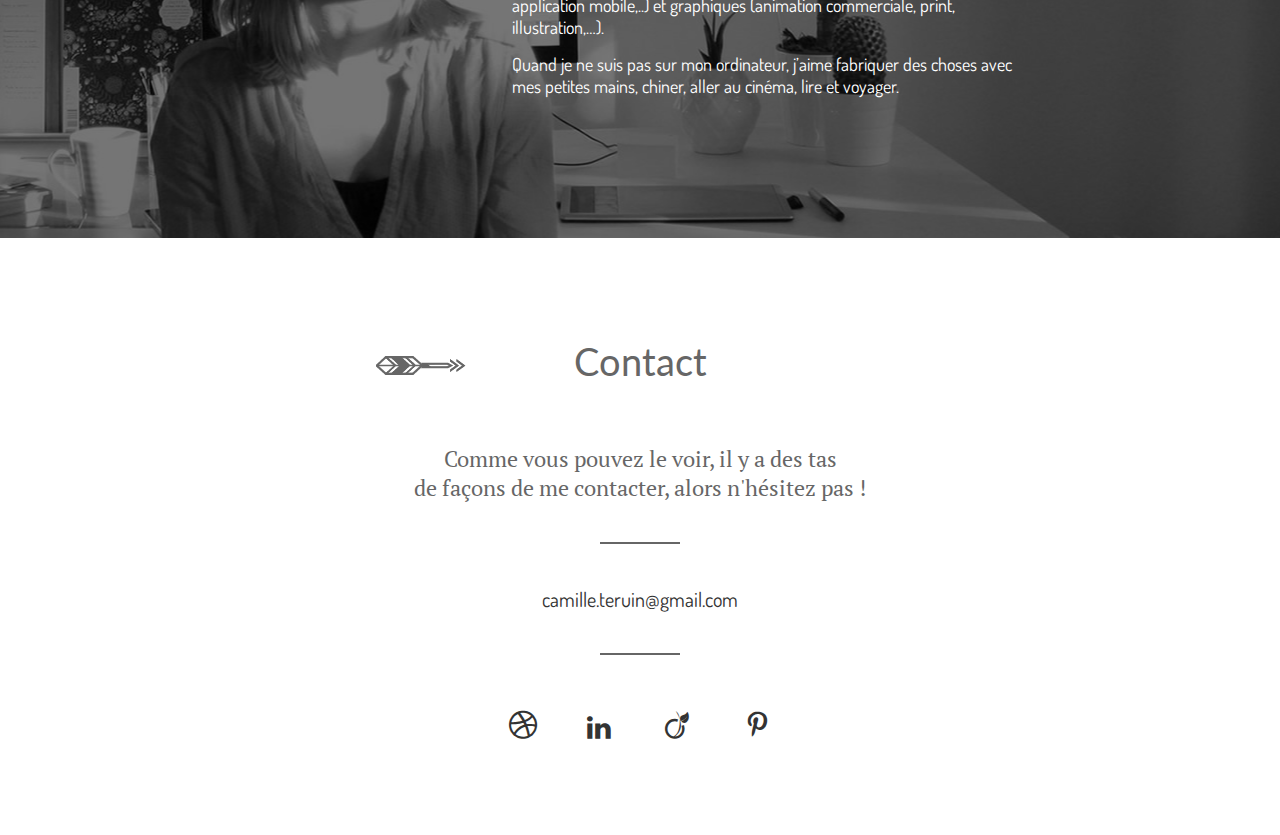
==== commit 78716d3c: "Changement texte présentation" ====
--- a/index.html
+++ b/index.html
@@ -80,13 +80,16 @@
     <div class="wrapper about-wrap">
       <div id="about" class="about">
          <p class="title_w" data-2000="background-position:400px 95px;" data-2200="background-position:480px 95px;">About</p>
-          <p>Je suis graphiste / webdesigner / créative / enthousiaste et basée à Lille.
-              Après un passage à l’université de Valenciennes où j’ai obtenu un master en arts et technologies numériques, j’ai décidé de me spécialiser dans le web.</p>
-              <p>J’ai trois ans d’expérience en agence, où je me suis principalement occupée de la communication digitale de la clientèle.<br/>
-              Suite à ça, j’ai travaillé sur quelques projets de logos, webdesign, flyers et illustration en freelance.<br/>
-              <span class="hide-on-phone">J’ai également designé et lancé une application (E:GG) avec mon ami Sam Markiewicz.<br/>
-              Le design et le digital étant mes véritables passions, j'aime garder un oeil sur les tendances, les évolutions et les beaux designs simples et efficaces.</p></span>
-              <p>En dehors de ça j’aime beaucoup voyager, nager, chiner, mon chat, rire et boire beaucoup <strike> trop</strike> de café.
+          <p>Je me définis comme étant une graphiste webdesigner créative et enthousiaste, passionnée par mon métier. Après un passage à l’université de Valenciennes où j’ai obtenu un master en arts et technologies numériques, j’ai décidé de devenir graphiste digital.</p>
+
+          >p>J’adore imaginer des univers et des histoire visuelles. Des histoires qui racontent une
+          enseigne, l’aident à communiquer efficacement sur ses valeurs et valorisent ses produits.</p>
+
+          <p>Après un peu plus de trois ans en agence, j’ai eu l’occasion de travailler sur différents projets
+          digitaux (sites vitrines et e-commerce, emailing, application mobile,..) et graphiques (animation commerciale, print, illustration,…).</p>
+
+          <p>Quand je ne suis pas sur mon ordinateur, j’aime fabriquer des choses
+          avec mes petites mains, chiner, aller au cinéma, lire et voyager.
            </p>
       </div>
     </div>
--- a/stylesheets/style.css
+++ b/stylesheets/style.css
@@ -478,6 +478,15 @@
   .hide-on-phone {
     display: none
   }
+   #left, #right{
+  	width:0px;
+  }
+  #bottom{
+  	height:0px;
+  }
+  .menu{
+  	border-top: 0px;
+  }
 	/* Header */
 
 	.wrapper.header{
@@ -587,9 +596,9 @@
 		height: 250px;
 	}
 	.titre{
-		top:69px;
+		top:100px;
 	}
 	.titre h1{
-		font-size:2em;
-	}
-}
+		font-size:1.8em;
+	}
+}
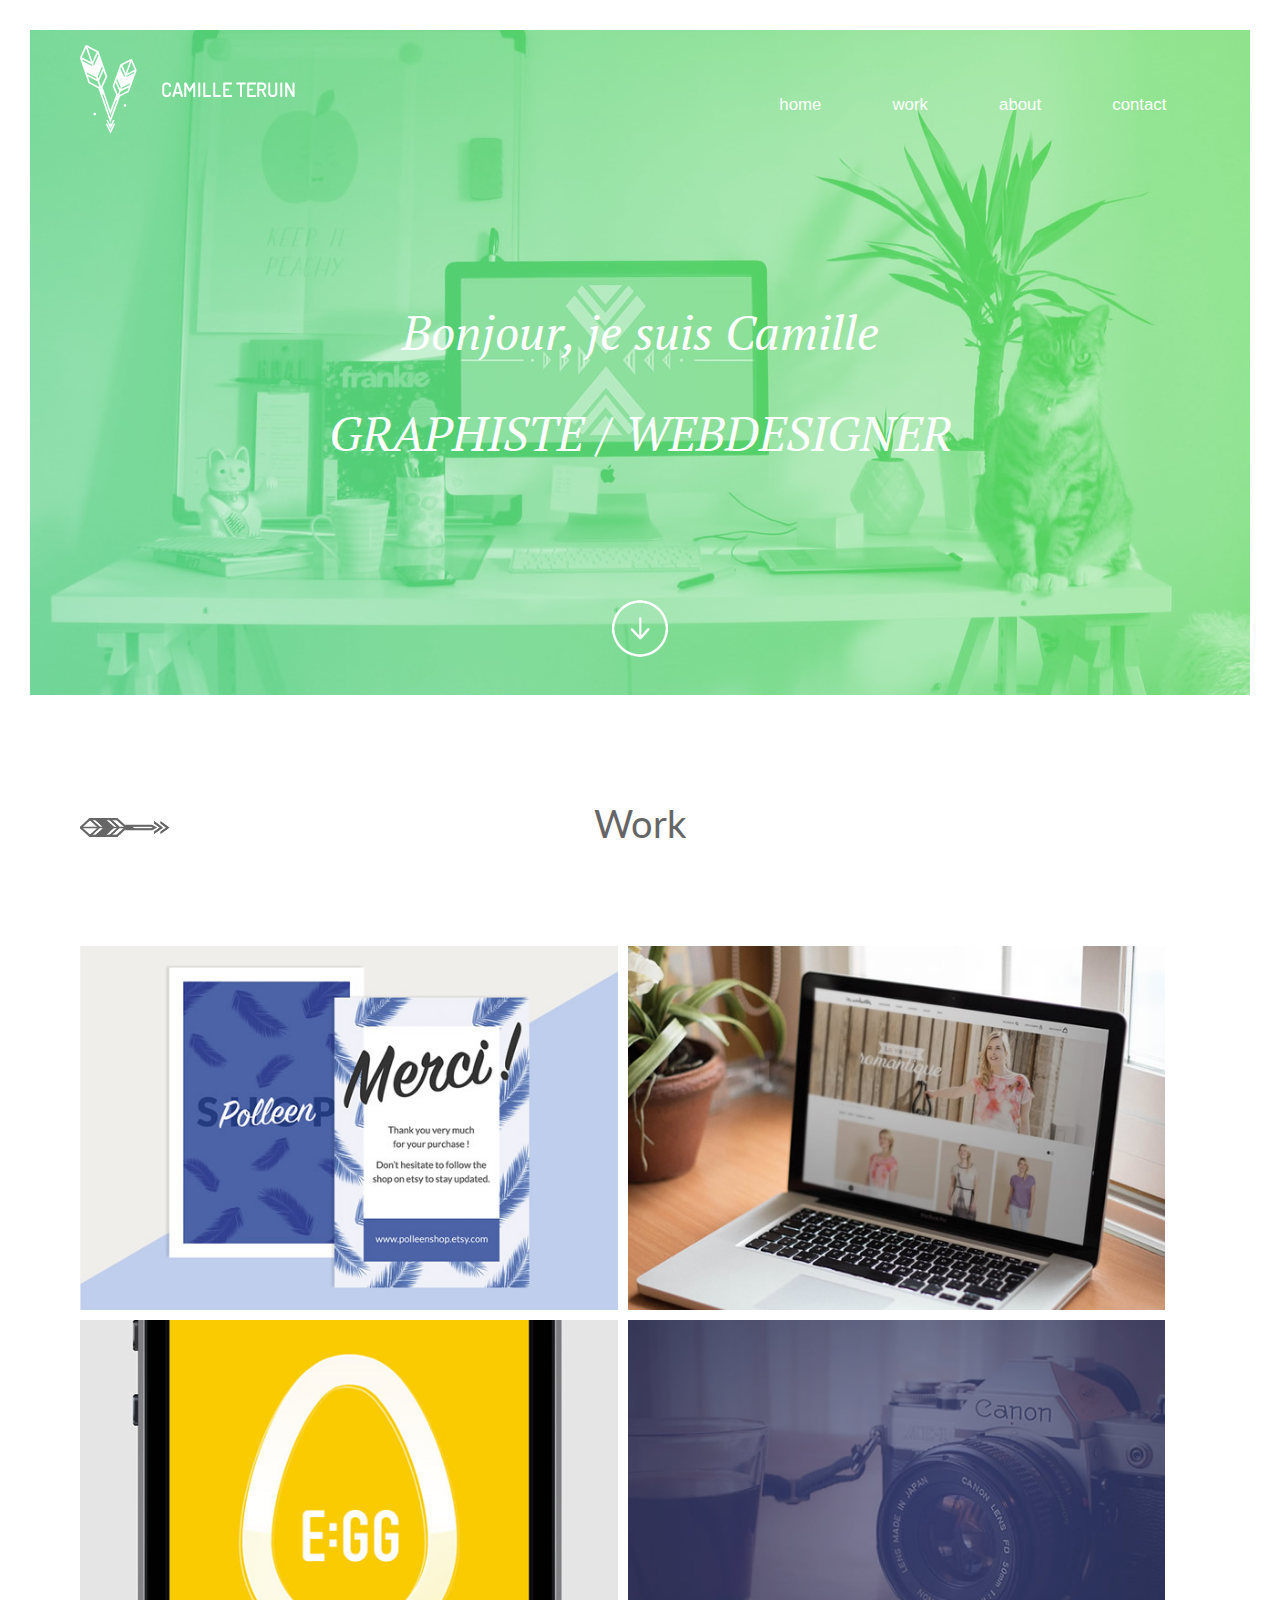
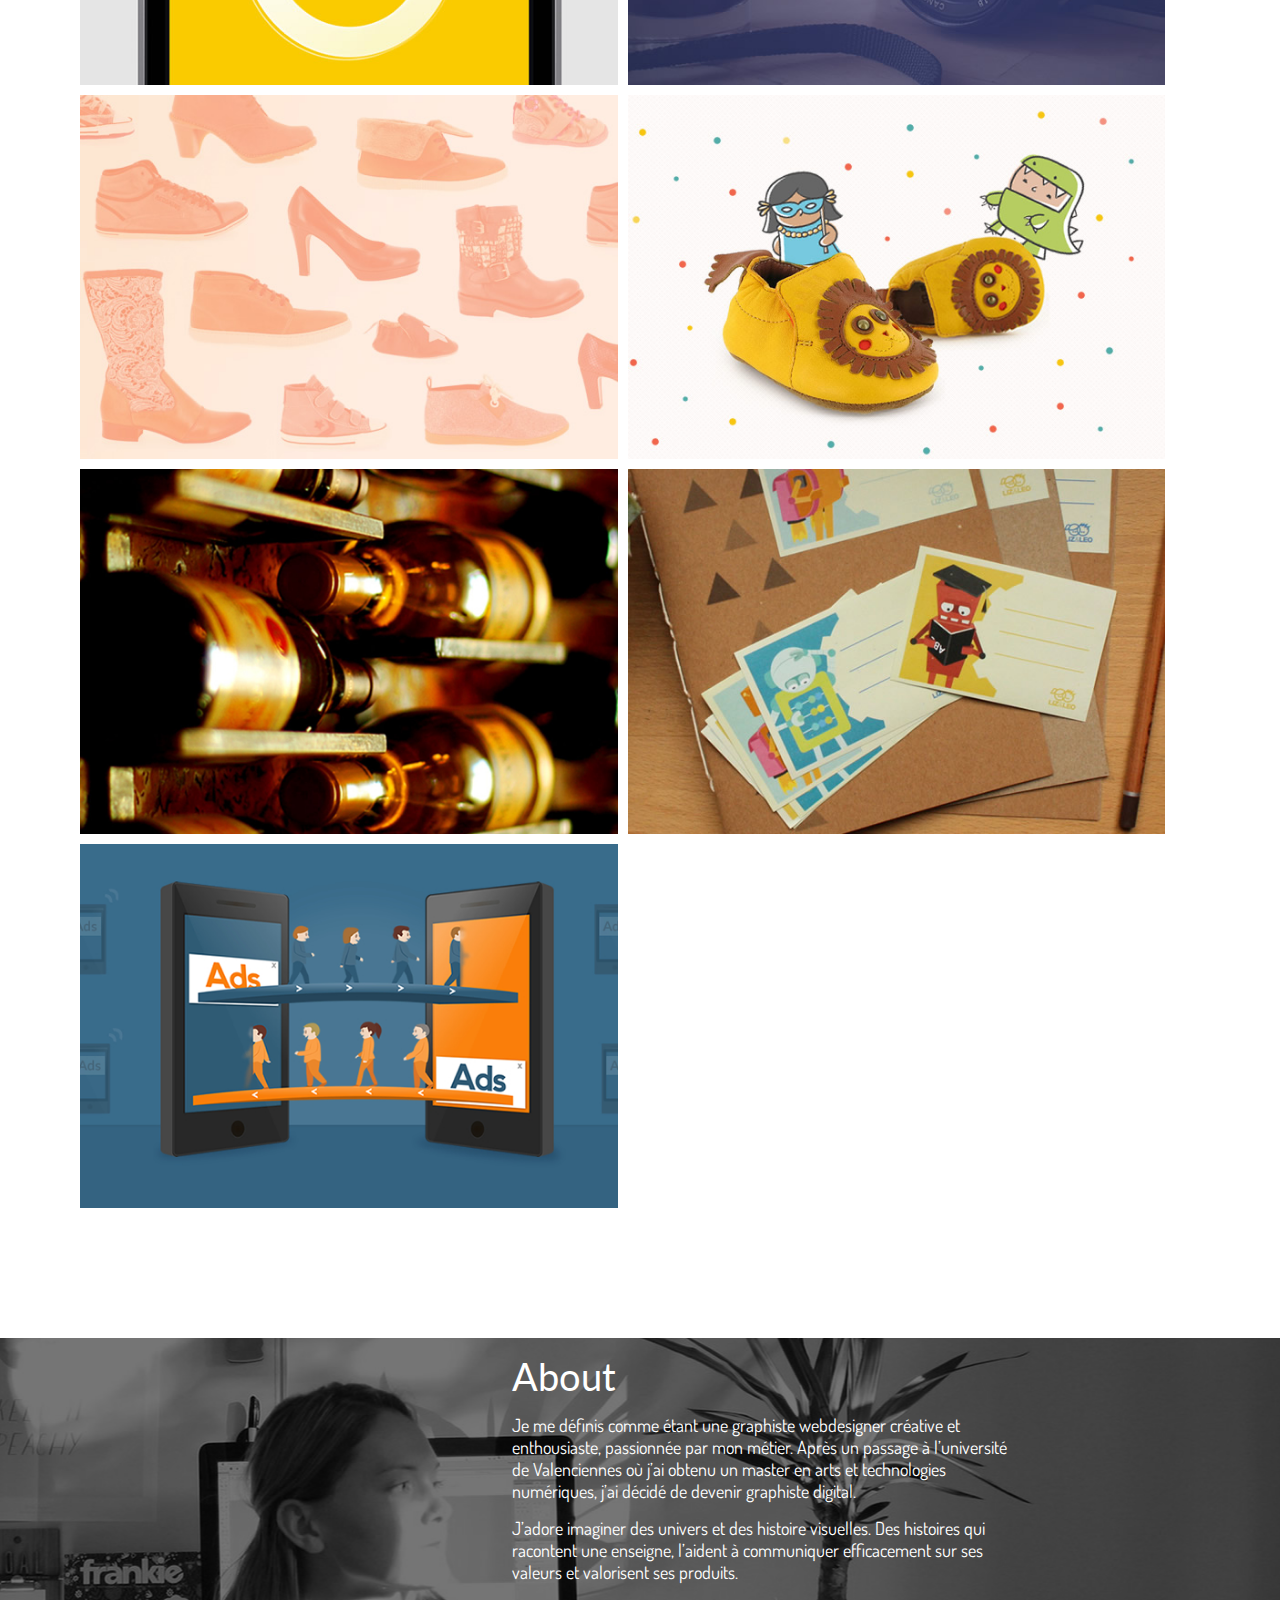
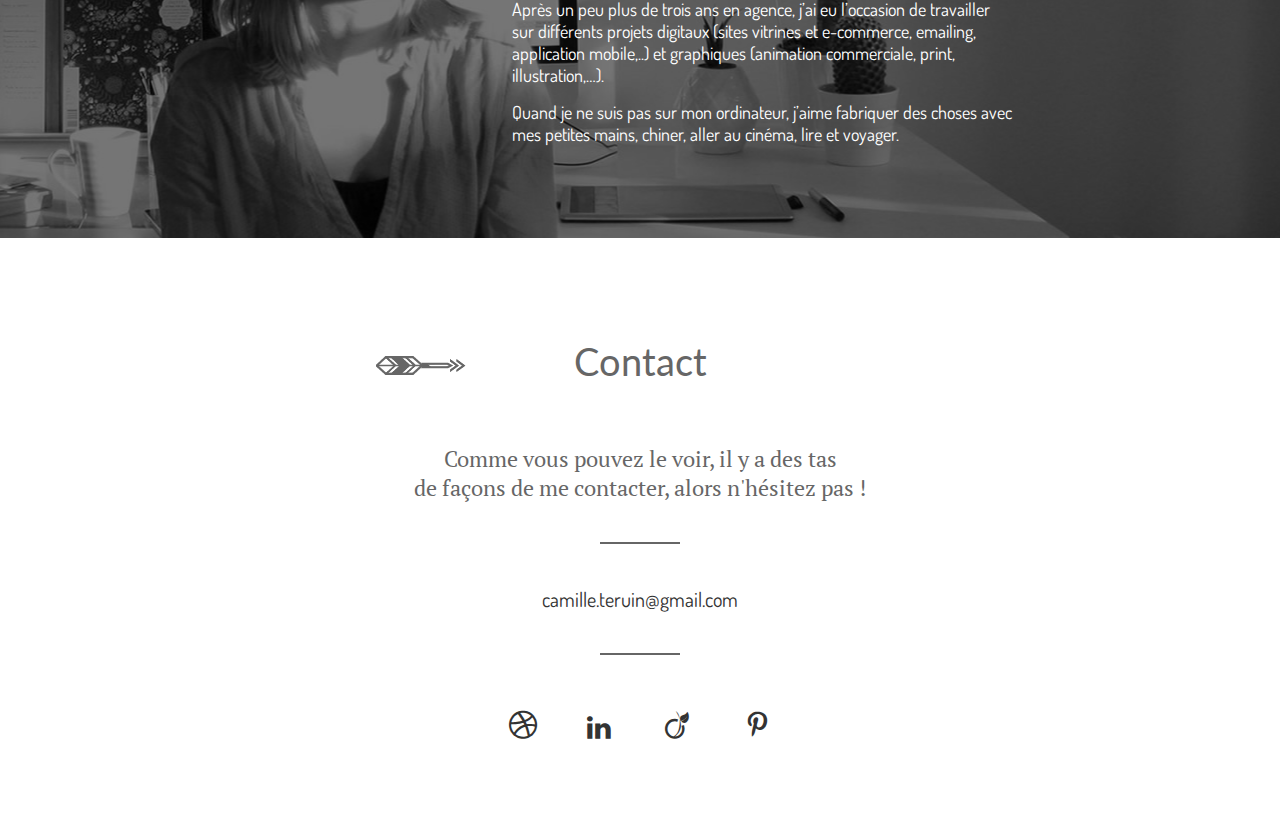
==== commit af2bb0bf: "Update index.html" ====
--- a/index.html
+++ b/index.html
@@ -82,7 +82,7 @@
          <p class="title_w" data-2000="background-position:400px 95px;" data-2200="background-position:480px 95px;">About</p>
           <p>Je me définis comme étant une graphiste webdesigner créative et enthousiaste, passionnée par mon métier. Après un passage à l’université de Valenciennes où j’ai obtenu un master en arts et technologies numériques, j’ai décidé de devenir graphiste digital.</p>
 
-          >p>J’adore imaginer des univers et des histoire visuelles. Des histoires qui racontent une
+          <p>J’adore imaginer des univers et des histoire visuelles. Des histoires qui racontent une
           enseigne, l’aident à communiquer efficacement sur ses valeurs et valorisent ses produits.</p>
 
           <p>Après un peu plus de trois ans en agence, j’ai eu l’occasion de travailler sur différents projets
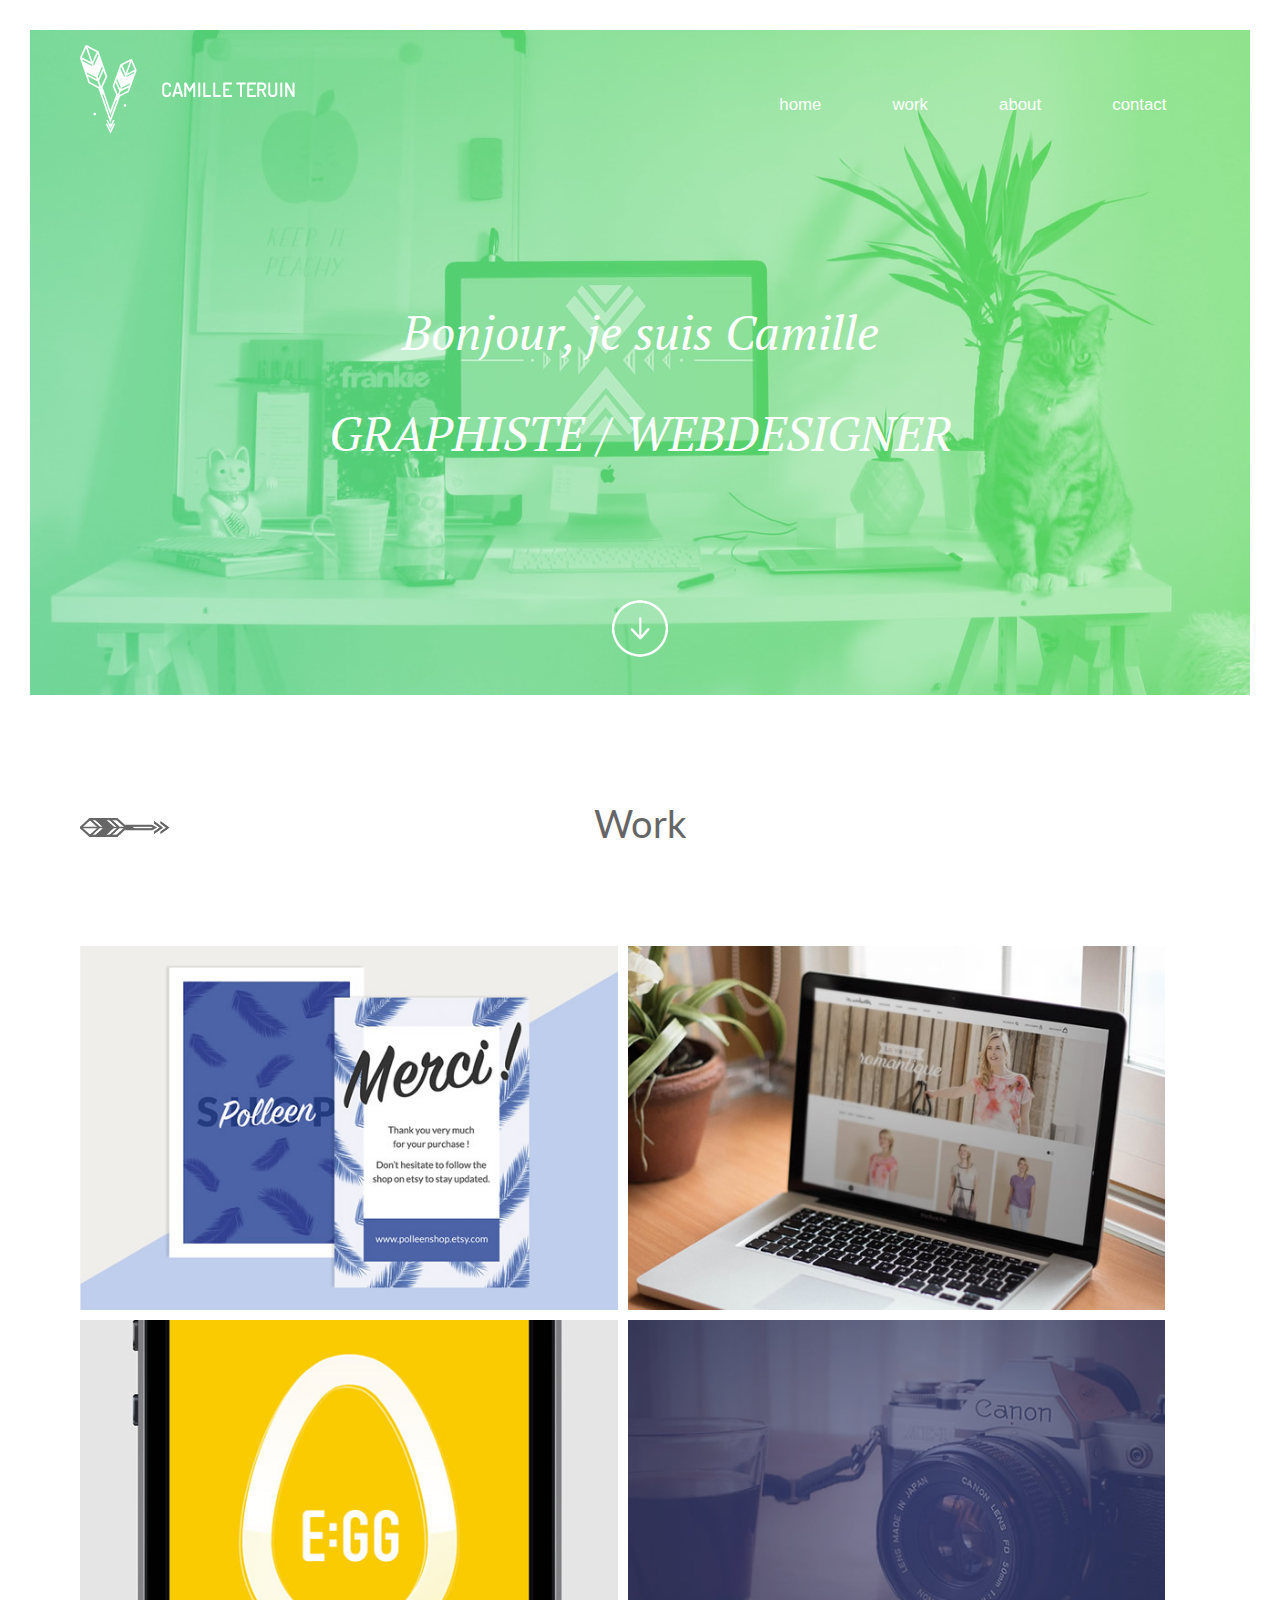
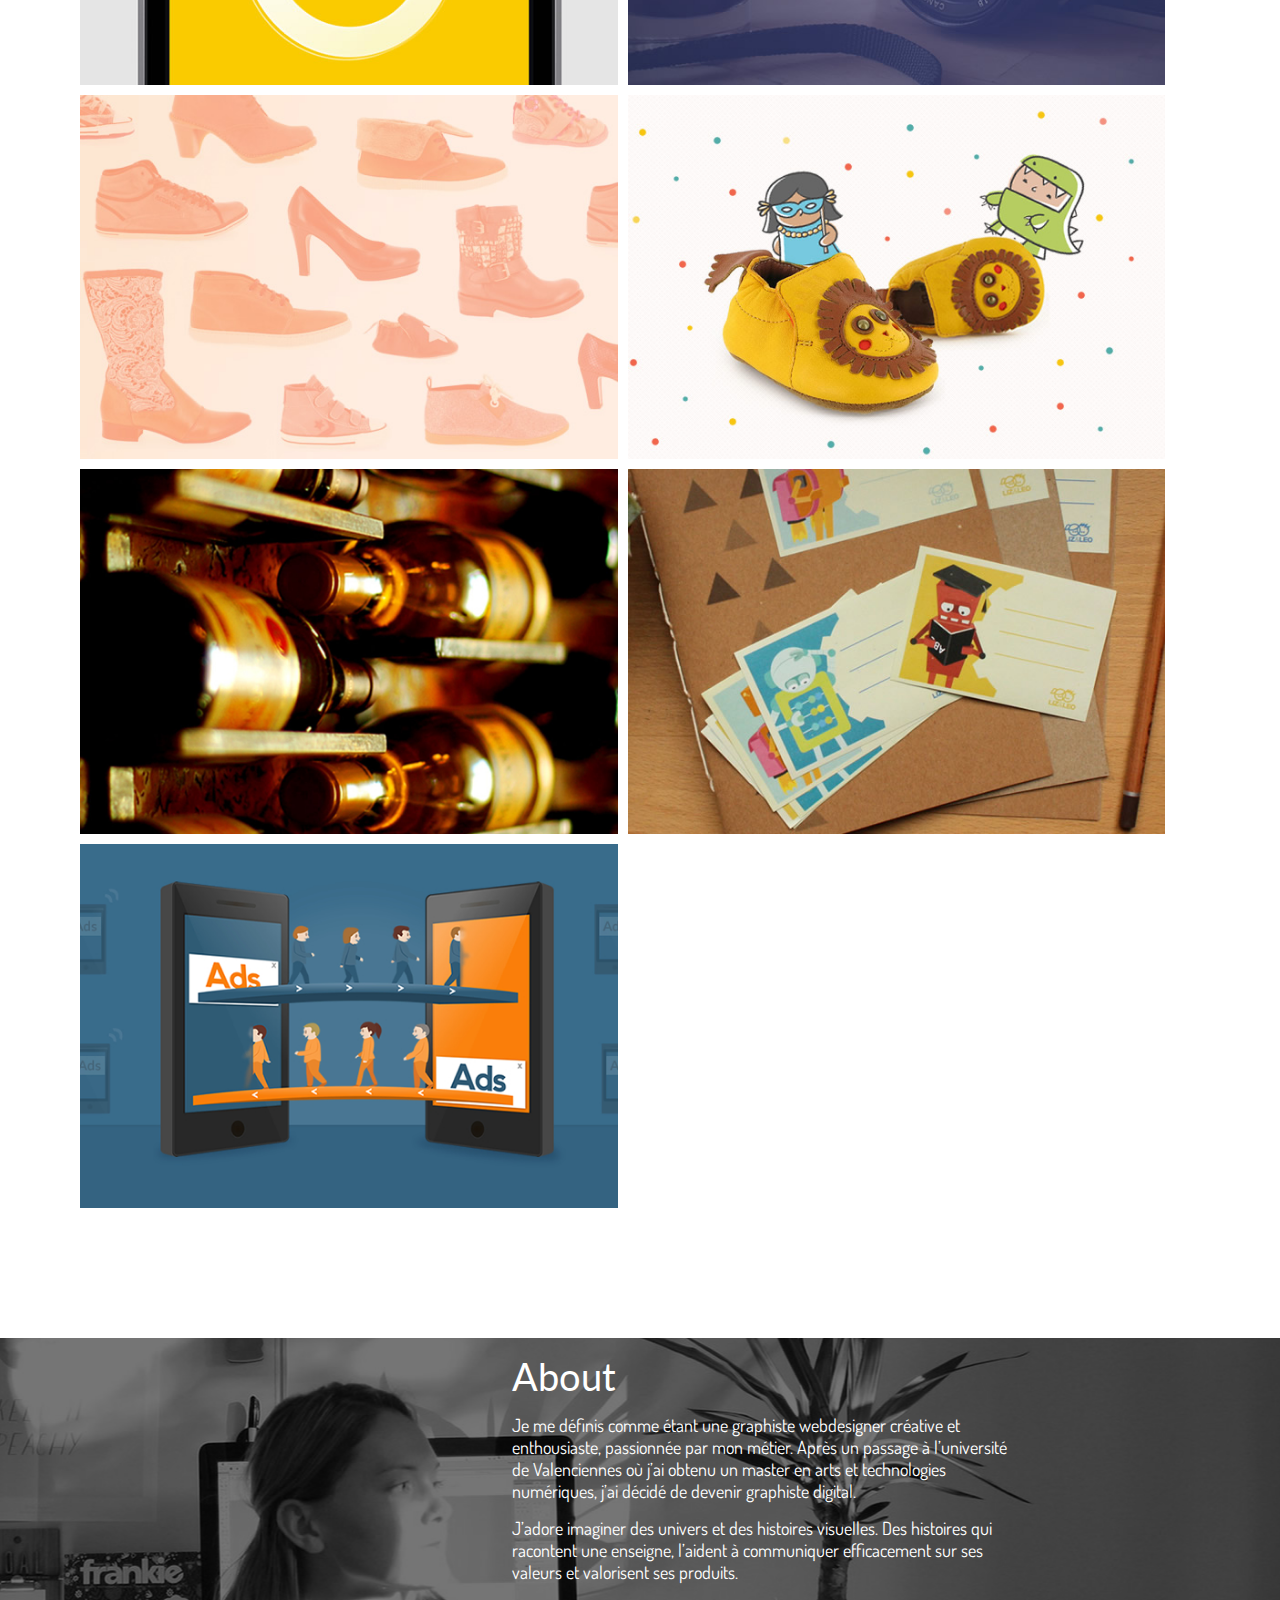
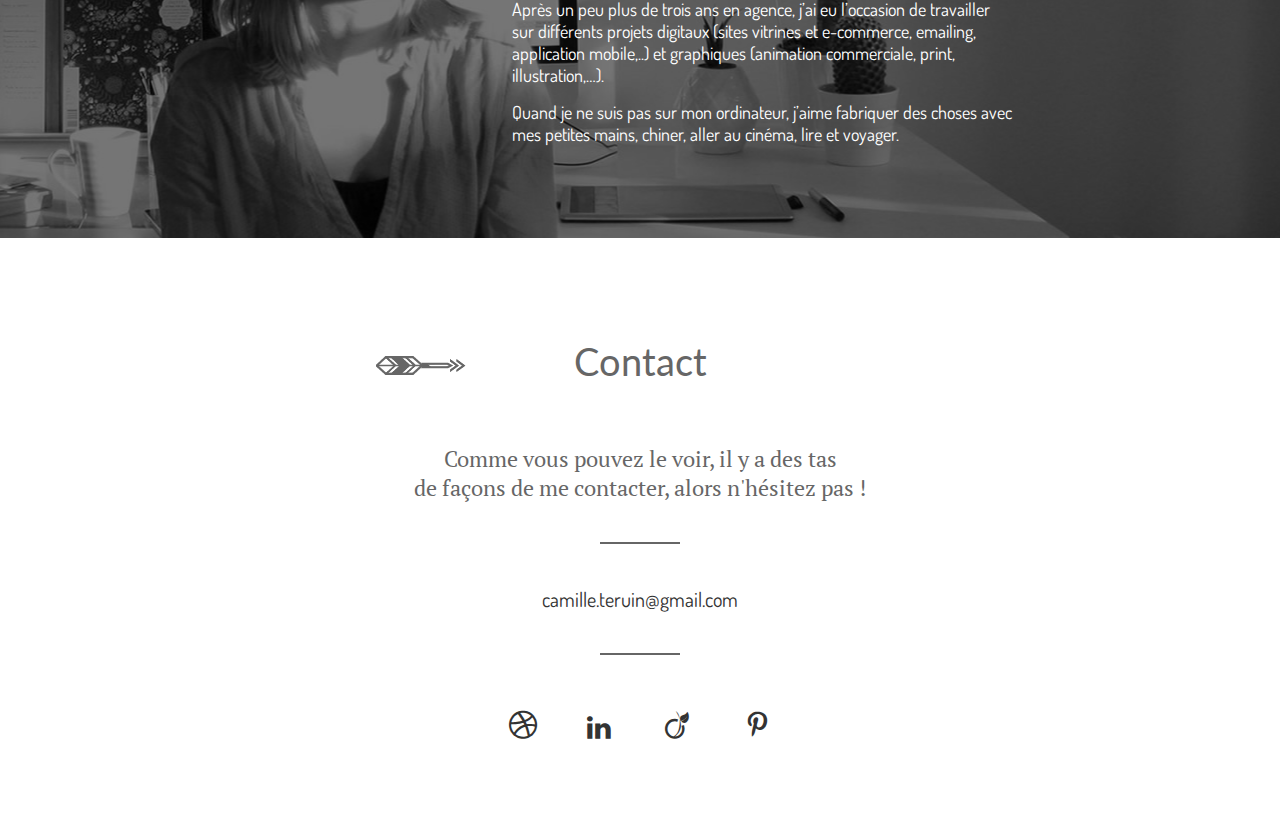
==== commit b66f8316: "Update index.html" ====
--- a/index.html
+++ b/index.html
@@ -82,7 +82,7 @@
          <p class="title_w" data-2000="background-position:400px 95px;" data-2200="background-position:480px 95px;">About</p>
           <p>Je me définis comme étant une graphiste webdesigner créative et enthousiaste, passionnée par mon métier. Après un passage à l’université de Valenciennes où j’ai obtenu un master en arts et technologies numériques, j’ai décidé de devenir graphiste digital.</p>
 
-          <p>J’adore imaginer des univers et des histoire visuelles. Des histoires qui racontent une
+          <p>J’adore imaginer des univers et des histoires visuelles. Des histoires qui racontent une
           enseigne, l’aident à communiquer efficacement sur ses valeurs et valorisent ses produits.</p>
 
           <p>Après un peu plus de trois ans en agence, j’ai eu l’occasion de travailler sur différents projets
